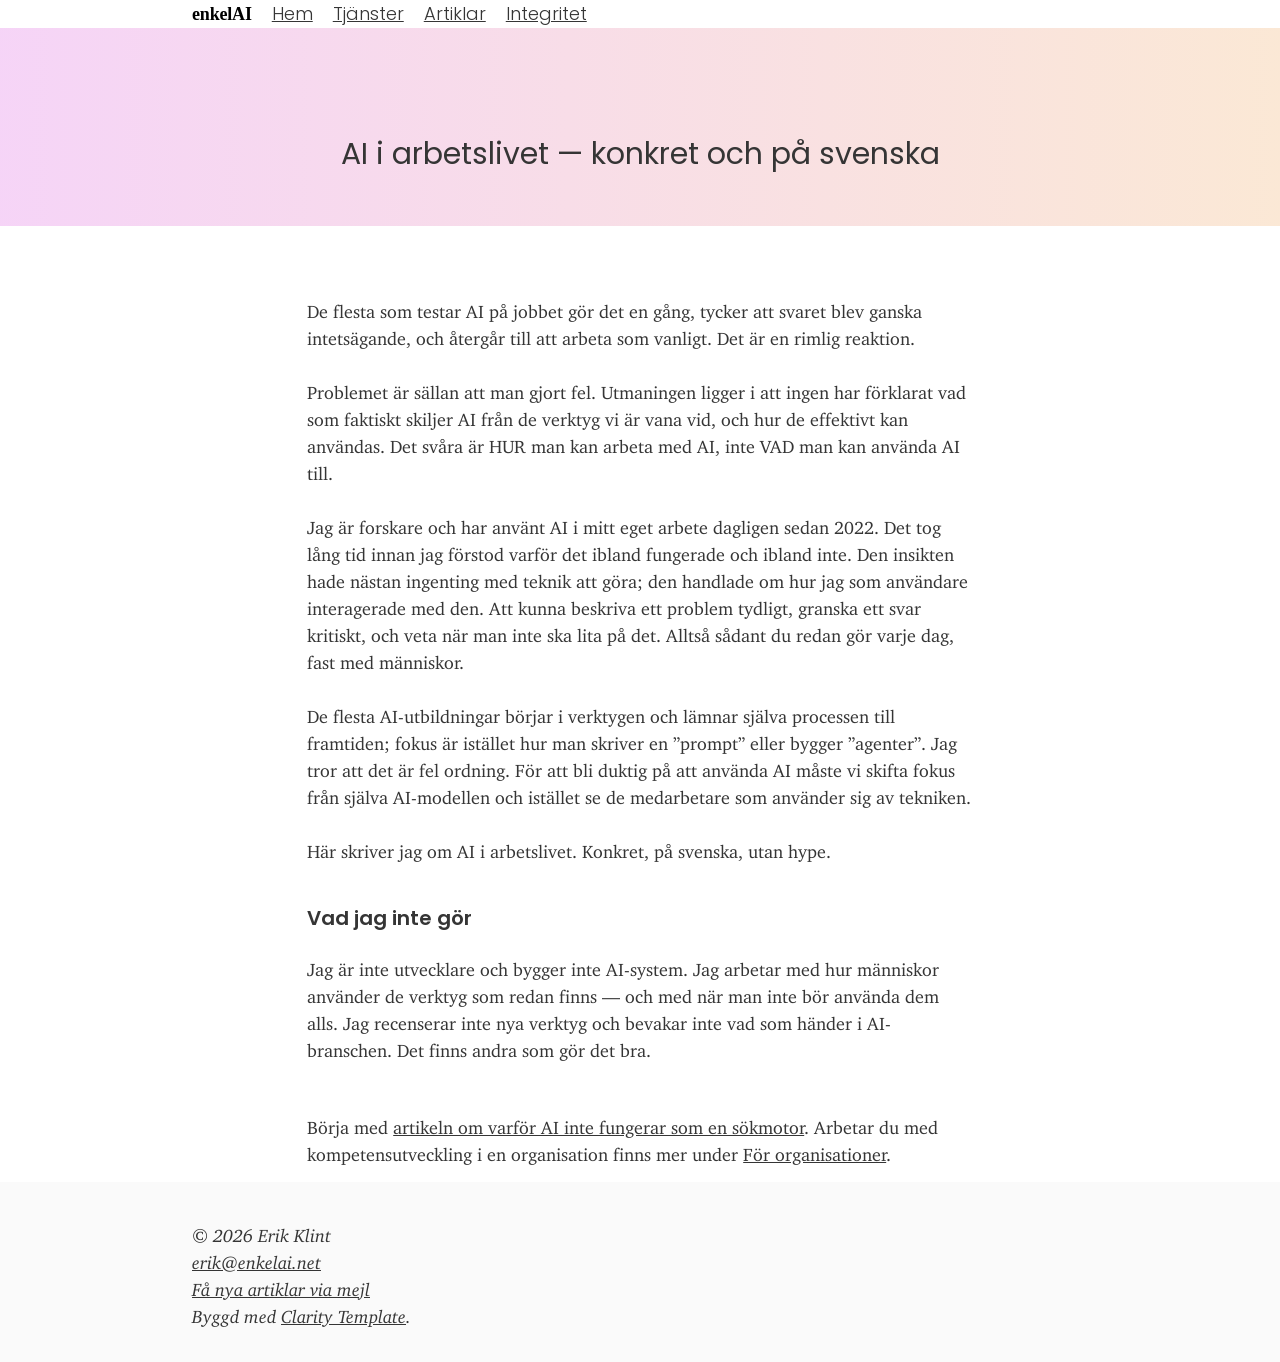
==== index.html @ 9504dc3c "Lägg till /tack/-sida och länk till nyhetsbrevet i sidfoten Ny bekräftelsesida efter nyhetsbrevanmäl" ====
<!DOCTYPE html>
<html lang="sv">
<head>
<meta charset="UTF-8">
<meta name="viewport" content="width=device-width, initial-scale=1">
<title>AI i arbetslivet — konkret och på svenska | enkelAI</title>
<meta name="description" content="enkelAI skriver om AI i arbetslivet — konkret, på svenska, utan hype. Av en forskare som använt AI dagligen sedan 2022.">
<link rel="canonical" href="https://enkelai.net/">
<meta property="og:title" content="AI i arbetslivet — konkret och på svenska">
<meta property="og:description" content="enkelAI skriver om AI i arbetslivet — konkret, på svenska, utan hype. Av en forskare som använt AI dagligen sedan 2022.">
<meta property="og:url" content="https://enkelai.net/">
<meta property="og:type" content="website">
<meta property="og:locale" content="sv_SE">
<link rel="icon" type="image/png" href="/images/icon.png">
<link rel="apple-touch-icon" href="/images/icon.png">
<link rel="stylesheet" href="/assets/stylesheets/main_free.css">
<link rel="stylesheet" href="/style.css">
<script type="application/ld+json">
{
  "@context": "https://schema.org",
  "@type": "Person",
  "name": "Erik Klint",
  "jobTitle": "Forskare",
  "url": "https://enkelai.net/",
  "description": "Forskare som skriver om AI i arbetslivet, konkret och på svenska.",
  "sameAs": [
    "https://www.linkedin.com/in/erikklint/",
    "https://scholar.google.com/citations?user=7lnh6JIAAAAJ&hl=sv&oi=ao"
  ]
}
</script>
</head>
<body>
<header>
<div class="container">
<nav>
<a class="wordmark" href="/">enkelAI</a>
<ul>
<li><a href="/">Hem</a></li>
<li><a href="/for-organisationer/">Tjänster</a></li>
<li><a href="/artiklar/">Artiklar</a></li>
<li><a href="/integritet/">Integritet</a></li>
</ul>
</nav>
</div>
</header>

<div class="container blog" id="first-content">
    <div class="blog-title no-cover">
        <div class="blog-intro">
            <div>
                <h1 class="title">AI i arbetslivet — konkret och på svenska</h1>
            </div>
        </div>
    </div>
</div>

<div class="container blog main first">
<p class="text">De flesta som testar AI på jobbet gör det en gång, tycker att svaret blev ganska intetsägande, och återgår till att arbeta som vanligt. Det är en rimlig reaktion.</p>

<p class="text">Problemet är sällan att man gjort fel. Utmaningen ligger i att ingen har förklarat vad som faktiskt skiljer AI från de verktyg vi är vana vid, och hur de effektivt kan användas. Det svåra är HUR man kan arbeta med AI, inte VAD man kan använda AI till.</p>

<p class="text">Jag är forskare och har använt AI i mitt eget arbete dagligen sedan 2022. Det tog lång tid innan jag förstod varför det ibland fungerade och ibland inte. Den insikten hade nästan ingenting med teknik att göra; den handlade om hur jag som användare interagerade med den. Att kunna beskriva ett problem tydligt, granska ett svar kritiskt, och veta när man inte ska lita på det. Alltså sådant du redan gör varje dag, fast med människor.</p>

<p class="text">De flesta AI-utbildningar börjar i verktygen och lämnar själva processen till framtiden; fokus är istället hur man skriver en ”prompt” eller bygger ”agenter”. Jag tror att det är fel ordning. För att bli duktig på att använda AI måste vi skifta fokus från själva AI-modellen och istället se de medarbetare som använder sig av tekniken.</p>

<p class="text">Här skriver jag om AI i arbetslivet. Konkret, på svenska, utan hype.</p>
</div>

<div class="container blog main">
<h2>Vad jag inte gör</h2>
<p class="text">Jag är inte utvecklare och bygger inte AI-system. Jag arbetar med hur människor använder de verktyg som redan finns — och med när man inte bör använda dem alls. Jag recenserar inte nya verktyg och bevakar inte vad som händer i AI-branschen. Det finns andra som gör det bra.</p>
</div>

<div class="container blog main">
<p class="text">Börja med <a href="/artiklar/ai-ar-ingen-sokmotor/">artikeln om varför AI inte fungerar som en sökmotor</a>. Arbetar du med kompetensutveckling i en organisation finns mer under <a href="/for-organisationer/">För organisationer</a>.</p>
</div>

<footer>
<div class="container">
<p>© 2026 Erik Klint</p>
<p><a href="mailto:erik@enkelai.net">erik@enkelai.net</a></p>
<p><a href="/nyhetsbrev/">Få nya artiklar via mejl</a></p>
<p>Byggd med <a href="https://shikun.io/projects/clarity">Clarity Template</a>.</p>
</div>
</footer>
</body>
</html>
---- assets/stylesheets/main_free.css ----
@font-face {
  font-family: "Poppins";
  font-style: normal;
  font-weight: 100;
  font-display: swap;
  src: url("../fonts/Poppins/poppins_100_normal.woff2") format("woff2");
}
@font-face {
  font-family: "Poppins";
  font-style: normal;
  font-weight: 200;
  font-display: swap;
  src: url("../fonts/Poppins/poppins_200_normal.woff2") format("woff2");
}
@font-face {
  font-family: "Poppins";
  font-style: normal;
  font-weight: 300;
  font-display: swap;
  src: url("../fonts/Poppins/poppins_300_normal.woff2") format("woff2");
}
@font-face {
  font-family: "Poppins";
  font-style: normal;
  font-weight: 400;
  font-display: swap;
  src: url("../fonts/Poppins/poppins_400_normal.woff2") format("woff2");
}
@font-face {
  font-family: "Poppins";
  font-style: normal;
  font-weight: 500;
  font-display: swap;
  src: url("../fonts/Poppins/poppins_500_normal.woff2") format("woff2");
}
@font-face {
  font-family: "Poppins";
  font-style: normal;
  font-weight: 600;
  font-display: swap;
  src: url("../fonts/Poppins/poppins_600_normal.woff2") format("woff2");
}
@font-face {
  font-family: "Poppins";
  font-style: normal;
  font-weight: 700;
  font-display: swap;
  src: url("../fonts/Poppins/poppins_700_normal.woff2") format("woff2");
}
@font-face {
  font-family: "Poppins";
  font-style: normal;
  font-weight: 800;
  font-display: swap;
  src: url("../fonts/Poppins/poppins_800_normal.woff2") format("woff2");
}
@font-face {
  font-family: "Poppins";
  font-style: normal;
  font-weight: 900;
  font-display: swap;
  src: url("../fonts/Poppins/poppins_900_normal.woff2") format("woff2");
}
@font-face {
  font-family: "Poppins";
  font-style: italic;
  font-weight: 100;
  font-display: swap;
  src: url("../fonts/Poppins/poppins_100_italic.woff2") format("woff2");
}
@font-face {
  font-family: "Poppins";
  font-style: italic;
  font-weight: 200;
  font-display: swap;
  src: url("../fonts/Poppins/poppins_200_italic.woff2") format("woff2");
}
@font-face {
  font-family: "Poppins";
  font-style: italic;
  font-weight: 300;
  font-display: swap;
  src: url("../fonts/Poppins/poppins_300_italic.woff2") format("woff2");
}
@font-face {
  font-family: "Poppins";
  font-style: italic;
  font-weight: 400;
  font-display: swap;
  src: url("../fonts/Poppins/poppins_400_italic.woff2") format("woff2");
}
@font-face {
  font-family: "Poppins";
  font-style: italic;
  font-weight: 500;
  font-display: swap;
  src: url("../fonts/Poppins/poppins_500_italic.woff2") format("woff2");
}
@font-face {
  font-family: "Poppins";
  font-style: italic;
  font-weight: 600;
  font-display: swap;
  src: url("../fonts/Poppins/poppins_600_italic.woff2") format("woff2");
}
@font-face {
  font-family: "Poppins";
  font-style: italic;
  font-weight: 700;
  font-display: swap;
  src: url("../fonts/Poppins/poppins_700_italic.woff2") format("woff2");
}
@font-face {
  font-family: "Poppins";
  font-style: italic;
  font-weight: 800;
  font-display: swap;
  src: url("../fonts/Poppins/poppins_800_italic.woff2") format("woff2");
}
@font-face {
  font-family: "Poppins";
  font-style: italic;
  font-weight: 900;
  font-display: swap;
  src: url("../fonts/Poppins/poppins_900_italic.woff2") format("woff2");
}
@font-face {
  font-family: "Charter";
  font-style: normal;
  font-weight: normal;
  src: url("../fonts/Charter/charter_regular.woff2") format("woff2");
}
@font-face {
  font-family: "Charter";
  font-style: italic;
  font-weight: normal;
  src: url("../fonts/Charter/charter_italic.woff2") format("woff2");
}
@font-face {
  font-family: "Charter";
  font-style: normal;
  font-weight: bold;
  src: url("../fonts/Charter/charter_bold.woff2") format("woff2");
}
@font-face {
  font-family: "Charter";
  font-style: italic;
  font-weight: bold;
  src: url("../fonts/Charter/charter_bold_italic.woff2") format("woff2");
}
a, abbr, acronym, address, applet, article, aside, audio, b, big, blockquote, body, canvas, caption, center, cite, code, dd, del, details, dfn, div, dl, dt, em, fieldset, figcaption, figure, footer, form, h1, h2, h3, h4, h5, h6, header, hgroup, html, i, iframe, img, ins, kbd, label, legend, li, mark, menu, nav, object, ol, p, pre, q, s, samp, section, small, span, strike, strong, sub, summary, sup, table, tbody, td, tfoot, th, thead, time, tr, tt, u, ul, var, video {
  margin: 0;
  padding: 0;
  border: 0;
  outline: 0;
  font: inherit;
  vertical-align: baseline;
}

article, aside, details, figcaption, figure, footer, header, hgroup, menu, nav, section {
  display: block;
}

body {
  background-color: white;
  display: flex;
  flex-direction: column;
  min-height: 100vh;
}

h1, h2, h3, h4, h5, h6, p, a, code, pre, ol, ul, li {
  color: #353535;
  line-height: 1.6;
  font-weight: 300;
  font-size: 18px;
  font-family: "Poppins", serif;
}

a {
  text-underline-offset: 1px;
  color: inherit;
  font-family: inherit;
  font-size: inherit;
  font-weight: inherit;
}
a:hover {
  color: inherit;
}

b {
  font-weight: 600;
}

em {
  font-style: italic;
}

sub {
  font-weight: inherit;
  font-size: 0.65em;
  position: relative;
  top: 0.3em;
}

sup {
  font-weight: inherit;
  font-size: 0.65em;
  position: relative;
  top: -0.5em;
}

hr {
  border: 0;
  height: 0;
  border-top: 1px solid rgb(0, 0, 0);
  border-bottom: 1px solid rgba(255, 255, 255, 0.1);
}
hr.hard {
  border-top: 1px solid rgba(0, 0, 0, 0.5);
}
hr.soft {
  border-top: 1px solid rgba(0, 0, 0, 0.1);
}

img {
  width: 100%;
  margin: 0 auto;
  display: block;
}

video {
  width: 100%;
  margin: 0 auto;
  display: block;
}

svg {
  width: 100%;
}

.container {
  padding-right: calc(6vw - (100vw - 100%));
  padding-left: 6vw;
  flex: 1;
}

::-moz-selection {
  color: white;
  background: #353535;
}

::selection {
  color: white;
  background: #353535;
}

@media screen and (max-width: 769px) {
  a, p, td, th, tr, code, pre, ol, ul, li, div {
    font-size: 15px;
  }
  h1 {
    font-size: 24px;
    line-height: 1.2;
    padding: 1.5vh 0;
    font-weight: 700;
  }
  h1.title {
    font-weight: 500;
    font-size: 26px;
  }
  h2 {
    line-height: 1.2;
    padding: 1.5vh 0;
    font-weight: 700;
    font-size: 18px;
  }
  h3 {
    font-weight: 700;
    line-height: 1.2;
    padding: 1.5vh 0;
    font-size: 17px;
  }
}
@media screen and (min-width: 769px) {
  .container {
    padding-right: calc(8.5vw - (100vw - 100%));
    padding-left: 8.5vw;
  }
  a, p, td, th, tr, code, pre, ol, ul, li, div {
    font-size: 16px;
  }
  h1 {
    font-size: 24px;
    line-height: 1.2;
    padding: 2vh 0;
    font-weight: 700;
  }
  h1.title {
    padding: 0 0 1vh;
    font-weight: 500;
    font-size: 26px;
  }
  h2 {
    line-height: 1.2;
    padding: 2vh 0;
    font-weight: 700;
    font-size: 18px;
  }
  h3 {
    font-weight: 700;
    line-height: 1.2;
    padding: 2vh 0;
    font-size: 17px;
  }
}
@media screen and (min-width: 992px) {
  .container {
    padding-right: calc(12vw - (100vw - 100%));
    padding-left: 12vw;
  }
  a, p, td, th, tr, code, pre, ol, ul, li, div {
    font-size: 16px;
  }
  h1 {
    font-size: 24px;
    line-height: 1.2;
    padding: 1vh 0;
    font-weight: 700;
  }
  h1.title {
    padding: 0 0 1vh;
    font-weight: 500;
    font-size: 26px;
  }
  h2 {
    line-height: 1.2;
    padding: 1vh 0;
    font-weight: 700;
    font-size: 18px;
  }
  h3 {
    font-weight: 700;
    line-height: 1.2;
    padding: 1vh 0;
    font-size: 17px;
  }
}
@media screen and (min-width: 1200px) {
  .container {
    padding-right: calc(15vw - (100vw - 100%));
    padding-left: 15vw;
  }
  a, p, td, th, tr, code, pre, ol, ul, li, div {
    font-size: 17px;
  }
  h1 {
    font-size: 30px;
    line-height: 1.2;
    padding: 1vh 0;
    font-weight: 700;
  }
  h1.title {
    padding: 0 0 1vh;
    font-weight: 500;
    font-size: 30px;
  }
  h2 {
    line-height: 1.2;
    padding: 1vh 0;
    font-weight: 700;
    font-size: 24px;
  }
  h3 {
    font-weight: 700;
    line-height: 1.2;
    padding: 1vh 0;
    font-size: 18px;
  }
}
@media screen and (min-width: 1600px) {
  .container {
    padding-right: calc(18vw - (100vw - 100%));
    padding-left: 18vw;
  }
  a, p, td, th, tr, code, pre, ol, ul, li, div {
    font-size: 18px;
  }
  h1 {
    font-size: 30px;
    line-height: 1.2;
    padding: 1.75vh 0;
    font-weight: 700;
  }
  h1.title {
    padding: 0 0 1vh;
    font-weight: 500;
    font-size: 36px;
  }
  h2 {
    line-height: 1.2;
    padding: 1.5vh 0;
    font-weight: 700;
    font-size: 24px;
  }
  h3 {
    font-weight: 700;
    line-height: 1.2;
    padding: 1.5vh 0;
    font-size: 18px;
  }
}
@media screen and (min-width: 2000px) {
  .container {
    padding-right: calc(22vw - (100vw - 100%));
    padding-left: 22vw;
  }
  a, p, td, th, tr, code, pre, ol, ul, li, div {
    font-size: 18px;
  }
  h1 {
    font-size: 30px;
    line-height: 1.2;
    padding: 1.75vh 0;
    font-weight: 700;
  }
  h1.title {
    padding: 0 0 1vh;
    font-weight: 500;
    font-size: 36px;
  }
  h2 {
    line-height: 1.2;
    padding: 1.5vh 0;
    font-weight: 700;
    font-size: 24px;
  }
  h3 {
    font-weight: 700;
    line-height: 1.2;
    padding: 1.5vh 0;
    font-size: 18px;
  }
}
@media screen and (min-width: 2400px) {
  .container {
    padding-right: calc(24vw - (100vw - 100%));
    padding-left: 24vw;
  }
  a, p, td, th, tr, code, pre, ol, ul, li, div {
    font-size: 20px;
  }
  h1 {
    font-size: 30px;
    line-height: 1.2;
    padding: 1.75vh 0;
    font-weight: 700;
  }
  h1.title {
    padding: 0 0 1vh;
    font-weight: 500;
    font-size: 36px;
  }
  h2 {
    line-height: 1.2;
    padding: 1.5vh 0;
    font-weight: 700;
    font-size: 24px;
  }
  h3 {
    font-weight: 700;
    line-height: 1.2;
    padding: 1.5vh 0;
    font-size: 20px;
  }
}
@media screen and (min-width: 3200px) {
  .container {
    padding-right: calc(32vw - (100vw - 100%));
    padding-left: 28vw;
  }
}
footer {
  padding: 3vh 0px;
  background-color: #fafafa;
}
footer span {
  padding: 0 1px;
  font-size: 0.85em;
}
footer p {
  font-style: italic;
}

@media screen and (min-width: 992px) {
  footer {
    padding: 3vh 0px;
    background-color: #fafafa;
  }
}
@media screen and (min-width: 1200px) {
  footer {
    padding: 4vh 0px;
    background-color: #fafafa;
  }
}
@media screen and (min-width: 1600px) {
  footer {
    padding: 5vh 0px;
  }
}
/* ======================== Blog ===================== */
div.container.blog#first-content {
  padding-top: 2vh;
  background-color: #f6f6f6;
}
div.container.blog#first-content div.blog-title {
  display: grid;
  grid-template-columns: 1fr;
  grid-row: 50vh;
}
div.container.blog#first-content div.blog-title.white * {
  color: white;
}
div.container.blog#first-content div.blog-title.white *::-moz-selection {
  color: #353535 !important;
  background: white !important;
}
div.container.blog#first-content div.blog-title.white *::selection {
  color: #353535 !important;
  background: white !important;
}
div.container.blog#first-content div.blog-title.white * .link * {
  color: #f4f3ef !important;
}
div.container.blog#first-content div.blog-title.white * .info p {
  color: #f4f3ef !important;
}
div.container.blog#first-content div.blog-title .blog-intro {
  display: flex;
  flex-direction: column;
  justify-content: space-between;
  padding: 2vh 0;
}
div.container.blog#first-content div.blog-title .blog-intro p.author {
  padding: 4px 0;
  font-weight: 500;
  font-style: italic;
  line-height: 1.2;
}
div.container.blog#first-content div.blog-title .blog-intro p.abstract {
  font-family: "Poppins";
  font-weight: 400;
  padding: 1vh 0;
}
div.container.blog#first-content div.blog-title .blog-intro .info p {
  padding: 10px 0 0 0;
  letter-spacing: 1px;
  text-transform: uppercase;
  color: #353535;
  font-weight: 600;
  font-size: 0.95em;
}
div.container.blog#first-content div.blog-title .blog-cover {
  position: relative;
  display: flex;
  align-items: center;
  justify-content: flex-end;
  padding: 2vh 0;
}
div.container.blog#first-content div.blog-title .blog-cover img.foreground {
  position: relative;
  z-index: 2;
  padding: 0 !important;
}
div.container.blog#first-content div.blog-title .blog-cover img.background {
  position: absolute;
  z-index: 1;
  filter: blur(24px);
  padding: 0 !important;
}

div.container.blog p.text {
  padding: 1.5vh 0;
  font-family: "Charter", sans-serif;
}
div.container.blog p.text:last-child {
  padding-bottom: 0;
}
div.container.blog ul, div.container.blog ol {
  font-family: inherit;
  font-style: inherit;
  font-weight: inherit;
  padding: 0;
}
div.container.blog ul li p.text, div.container.blog ol li p.text {
  padding: 0vh 0 1.5vh 0 !important;
}
div.container.blog p.caption {
  padding: 1vh 0;
  font-weight: 500;
  line-height: 1.2;
  font-size: 90%;
}
div.container.blog p.caption b {
  font-weight: 700 !important;
}
div.container.blog p.caption a {
  font-size: inherit;
  color: inherit;
}
div.container.blog p.caption.inline {
  padding: 1.5vh 0 !important;
  font-style: italic;
}
div.container.blog p.caption.inline.center {
  text-align: center;
}
div.container.blog p.caption.comment {
  padding: 0 2vw 1vh;
}
div.container.blog p.caption.selection {
  line-height: 1;
}
div.container.blog img {
  padding-bottom: 1vh;
}
div.container.blog.first {
  margin-top: 1.5vh;
}
div.container.blog.main {
  padding: 0.5vh 6vw;
}
div.container.blog.main.comment .content-comment {
  display: none;
}
div.container.blog.main.inline {
  padding-top: 0;
  padding-bottom: 1vh;
}
div.container.blog.large {
  padding: 0.5vh 6vw;
}
div.container.blog.large.inline {
  padding-top: 0;
  padding-bottom: 1vh;
}
div.container.blog.extra-large {
  padding: 0.5vh 6vw;
}
div.container.blog.extra-large.inline {
  padding-top: 0;
  padding-bottom: 1vh;
}
div.container.blog.extra-extra-large {
  padding: 0.5vh 6vw;
}
div.container.blog.extra-extra-large.inline {
  padding-top: 0;
  padding-bottom: 1vh;
}
div.container.blog.max {
  padding: 0.5vh 0vw;
}
div.container.blog.max.inline {
  padding-top: 0;
  padding-bottom: 1vh;
}
div.container.blog.gray {
  background-color: #f6f6f6;
}
div.container.blog.gray p.caption {
  padding-bottom: 0;
}
div.container.blog.gray-linear {
  background: linear-gradient(to bottom, #f6f6f6 0%, white 10%, white 90%, #f6f6f6 100%);
}
div.container.blog.gray-linear p.caption {
  padding-bottom: 0;
}

@media screen and (min-width: 769px) {
  div.container.blog#first-content {
    padding-top: 3vh;
  }
  div.container.blog#first-content div.blog-title {
    grid-template-columns: 1fr 1fr;
    -moz-column-gap: 2vw;
         column-gap: 2vw;
  }
  div.container.blog#first-content div.blog-title .blog-cover {
    margin: 0 0 0 auto;
    width: 90%;
    padding: 3vh 0;
  }
  div.container.blog#first-content div.blog-title .blog-intro {
    display: flex;
    flex-direction: column;
    justify-content: space-between;
    padding: 3vh 0;
  }
  div.container.blog#first-content div.blog-title.no-cover {
    grid-template-columns: 1fr;
  }
  div.container.blog#first-content div.blog-title.no-cover .blog-intro {
    padding: 6vh 6vw;
  }
  div.container.blog#first-content div.blog-title.no-cover h1 {
    padding: 0 2%;
    text-align: center;
  }
  div.container.blog#first-content div.blog-title.no-cover p.author {
    padding: 10px 2%;
    text-align: center;
  }
  div.container.blog#first-content div.blog-title.no-cover .info {
    display: flex;
    justify-content: space-around;
  }
  div.container.blog.first {
    margin-top: 2vh;
  }
  div.container.blog.main {
    padding: 1vh 15vw;
  }
  div.container.blog.main.comment {
    padding-left: 15vw;
    padding-right: 0vw;
    display: grid;
    grid-template-columns: 70vw 13vw;
  }
  div.container.blog.main.comment .content-comment {
    display: none;
  }
  div.container.blog.large {
    padding: 1vh 10vw;
  }
  div.container.blog.extra-large {
    padding: 1vh 8vw;
  }
  div.container.blog.extra-extra-large {
    padding: 1vh 8vw;
  }
}
@media screen and (min-width: 992px) {
  div.container.blog#first-content {
    padding-top: 4vh;
  }
  div.container.blog#first-content div.blog-title {
    grid-template-columns: 1fr 1fr;
    grid-row: 75vh;
    -moz-column-gap: 3vw;
         column-gap: 3vw;
  }
  div.container.blog#first-content div.blog-title .blog-intro {
    display: flex;
    flex-direction: column;
    justify-content: space-between;
    padding: 3vh 0;
  }
  div.container.blog#first-content div.blog-title.no-cover {
    grid-template-columns: 1fr;
  }
  div.container.blog#first-content div.blog-title.no-cover .blog-intro {
    padding: 6vh 7.5vw;
  }
  div.container.blog#first-content div.blog-title .blog-cover {
    padding: 3vh 0;
  }
  div.container.blog.first {
    margin-top: 3vh;
  }
  div.container.blog.main {
    padding: 1.5vh 20vw;
  }
  div.container.blog.main.comment {
    padding-left: 20vw;
    padding-right: 0vw;
    display: grid;
    grid-template-columns: 60vw 18vw;
  }
  div.container.blog.main.comment .content-comment {
    display: none;
  }
  div.container.blog.large {
    padding: 1.5vh 15vw;
  }
  div.container.blog.extra-large {
    padding: 1.5vh 8.5vw;
  }
  div.container.blog.extra-extra-large {
    padding: 1.5vh 8.5vw;
  }
}
@media screen and (min-width: 1200px) {
  div.container.blog#first-content {
    padding-top: 6vh;
  }
  div.container.blog#first-content div.blog-title {
    grid-template-columns: 1fr 1fr;
    grid-row: 75vh;
    -moz-column-gap: 4vw;
         column-gap: 4vw;
  }
  div.container.blog#first-content div.blog-title .blog-intro {
    padding: 5vh 0;
  }
  div.container.blog#first-content div.blog-title .blog-intro p {
    padding: 1.5vh 0;
  }
  div.container.blog#first-content div.blog-title.no-cover {
    grid-template-columns: 1fr;
  }
  div.container.blog#first-content div.blog-title.no-cover .blog-intro {
    padding: 6vh 9vw;
  }
  div.container.blog#first-content div.blog-title .blog-cover {
    padding: 5vh 0;
  }
  div.container.blog.first {
    margin-top: 4vh;
  }
  div.container.blog.main {
    padding: 2vh 24vw;
  }
  div.container.blog.main.comment {
    padding-left: 24vw;
    padding-right: 0vw;
    display: grid;
    grid-template-columns: 60vw 18vw;
  }
  div.container.blog.main.comment .content-comment {
    display: block;
  }
  div.container.blog.large {
    padding: 2vh 16vw;
  }
  div.container.blog.extra-large {
    padding: 2vh 12vw;
  }
  div.container.blog.extra-extra-large {
    padding: 2vh 12vw;
  }
}
@media screen and (min-width: 1600px) {
  div.container.blog#first-content div.blog-title {
    grid-template-columns: 1fr 1fr;
    grid-row: 75vh;
    -moz-column-gap: 4vw;
         column-gap: 4vw;
  }
  div.container.blog#first-content div.blog-title .blog-intro {
    padding: 5vh 0;
  }
  div.container.blog#first-content div.blog-title .blog-intro p {
    padding: 1.5vh 0;
  }
  div.container.blog#first-content div.blog-title.no-cover {
    grid-template-columns: 1fr;
  }
  div.container.blog#first-content div.blog-title.no-cover .blog-intro {
    padding: 6vh 9vw;
  }
  div.container.blog#first-content div.blog-title .blog-cover {
    padding: 5vh 0;
  }
  div.container.blog.first {
    margin-top: 5vh;
  }
  div.container.blog.main {
    padding: 2vh 27vw;
  }
  div.container.blog.main.comment {
    padding-left: 27vw;
    padding-right: 0vw;
    display: grid;
    grid-template-columns: 50vw 23vw;
  }
  div.container.blog.large {
    padding: 2vh 22vw;
  }
  div.container.blog.extra-large {
    padding: 2vh 18vw;
  }
  div.container.blog.extra-extra-large {
    padding: 2vh 14vw;
  }
}
@media screen and (min-width: 2000px) {
  div.container.blog#first-content div.blog-title {
    grid-template-columns: 1fr 1fr;
    grid-row: 65vh;
    -moz-column-gap: 5vw;
         column-gap: 5vw;
  }
  div.container.blog#first-content div.blog-title .blog-intro {
    padding: 5vh 0;
  }
  div.container.blog#first-content div.blog-title .blog-intro p {
    padding: 1.5vh 0;
  }
  div.container.blog#first-content div.blog-title.no-cover {
    grid-template-columns: 1fr;
  }
  div.container.blog#first-content div.blog-title.no-cover .blog-intro {
    padding: 6vh 8vw;
  }
  div.container.blog#first-content div.blog-title .blog-cover {
    padding: 5vh 0;
  }
  div.container.blog.first {
    margin-top: 5vh;
  }
  div.container.blog.main {
    padding: 2vh 30vw;
  }
  div.container.blog.main.comment {
    padding-left: 30vw;
    padding-right: 0vw;
    display: grid;
    grid-template-columns: 50vw 23vw;
  }
  div.container.blog.large {
    padding: 2vh 26vw;
  }
  div.container.blog.extra-large {
    padding: 2vh 22vw;
  }
  div.container.blog.extra-extra-large {
    padding: 2vh 16vw;
  }
}
@media screen and (min-width: 2400px) {
  div.container.blog#first-content div.blog-title {
    grid-template-columns: 1fr 1fr;
    grid-row: 65vh;
    -moz-column-gap: 6vw;
         column-gap: 6vw;
  }
  div.container.blog#first-content div.blog-title .blog-intro {
    padding: 5vh 0;
  }
  div.container.blog#first-content div.blog-title .blog-intro p {
    padding: 1.5vh 0;
  }
  div.container.blog#first-content div.blog-title.no-cover {
    grid-template-columns: 1fr;
  }
  div.container.blog#first-content div.blog-title.no-cover .blog-intro {
    padding: 6vh 8vw;
  }
  div.container.blog#first-content div.blog-title .blog-cover {
    padding: 5vh 0;
  }
  div.container.blog.first {
    margin-top: 5vh;
  }
  div.container.blog.main {
    padding: 2vh 32vw;
  }
  div.container.blog.main.comment {
    padding-left: 32vw;
    padding-right: 0vw;
    display: grid;
    grid-template-columns: 50vw 23vw;
  }
  div.container.blog.large {
    padding: 2vh 28vw;
  }
  div.container.blog.extra-large {
    padding: 2vh 24vw;
  }
  div.container.blog.extra-extra-large {
    padding: 2vh 18vw;
  }
}
@media screen and (min-width: 3200px) {
  div.container.blog#first-content div.blog-title {
    grid-template-columns: 1fr 1fr;
    grid-row: 75vh;
    -moz-column-gap: 7vw;
         column-gap: 7vw;
  }
  div.container.blog#first-content div.blog-title .blog-intro {
    padding: 5vh 0;
  }
  div.container.blog#first-content div.blog-title .blog-intro p {
    padding: 1.5vh 0;
  }
  div.container.blog#first-content div.blog-title.no-cover {
    grid-template-columns: 1fr;
  }
  div.container.blog#first-content div.blog-title.no-cover .blog-intro {
    padding: 6vh 10vw;
  }
  div.container.blog#first-content div.blog-title .blog-cover {
    padding: 5vh 0;
  }
  div.container.blog.first {
    margin-top: 5vh;
  }
  div.container.blog.main {
    padding: 2vh 38vw;
  }
  div.container.blog.main.comment {
    padding-left: 38vw;
    padding-right: 0vw;
    display: grid;
    grid-template-columns: 50vw 23vw;
  }
  div.container.blog.large {
    padding: 2vh 32vw;
  }
  div.container.blog.extra-large {
    padding: 2vh 28vw;
  }
  div.container.blog.extra-extra-large {
    padding: 2vh 22vw;
  }
}
/* ======================== Button ===================== */
input[type=submit], input[type=reset], input[type=button],
button, .button {
  background-color: #ececec;
  border-radius: 10px;
  padding: 0.75em 1em;
  margin-bottom: 10px;
  color: #353535;
  cursor: pointer;
  display: inline-flex;
  align-items: center;
  justify-content: center;
  font-size: 0.7em;
  font-weight: 700;
  font-family: "Poppins", sans-serif;
  letter-spacing: 0.075em;
  text-decoration: none;
  text-transform: uppercase;
  -webkit-user-select: none;
     -moz-user-select: none;
          user-select: none;
}
input[type=submit]:hover, input[type=reset]:hover, input[type=button]:hover,
button:hover, .button:hover {
  background-color: #ececec;
  opacity: 0.8;
  color: #353535;
}
input[type=submit]:active, input[type=reset]:active, input[type=button]:active,
button:active, .button:active {
  opacity: 0.5;
  background-color: #ececec;
  color: #353535;
}
input[type=submit].icon i, input[type=reset].icon i, input[type=button].icon i,
button.icon i, .button.icon i {
  font-size: 1.2em;
  padding-left: 0.5em;
  padding-bottom: 1px;
}
input[type=submit].project, input[type=reset].project, input[type=button].project,
button.project, .button.project {
  text-transform: none;
  letter-spacing: 0;
  font-weight: 600;
  height: 0.75em;
  padding: 0.6em;
  font-size: 1em;
  color: #353535;
}
input[type=submit].project.white, input[type=reset].project.white, input[type=button].project.white,
button.project.white, .button.project.white {
  color: #f4f3ef;
}

@media screen and (max-width: 992px) {
  input[type=submit], input[type=reset], input[type=button],
  button, .button {
    font-size: 0.6em;
  }
  input[type=submit].icon i, input[type=reset].icon i, input[type=button].icon i,
  button.icon i, .button.icon i {
    font-size: 1.2em;
  }
}
/* ======================== Slide Menu ===================== */
.slide-menu {
  display: table;
  margin: 0 auto;
  padding-bottom: 2vh;
}
.slide-menu .dots {
  margin-bottom: -10px;
  -webkit-user-select: none;
     -moz-user-select: none;
          user-select: none;
}
.slide-menu .dots .dot {
  position: relative;
  -webkit-appearance: none;
     -moz-appearance: none;
          appearance: none;
  display: inline-block;
  background-color: #c6c6c6;
  cursor: pointer;
  width: 10px;
  height: 10px;
  border-radius: 50%;
  margin: 15px;
  transition: all 0.2s ease-in-out;
}
.slide-menu .dots .dot:after {
  content: "";
  position: absolute;
  left: -15px;
  top: -15px;
  width: 40px;
  height: 40px;
  border-radius: 50%;
}
.slide-menu .dots .dot:hover {
  transform: scale(1.4);
}
.slide-menu .dots .dot.active {
  background-color: #E2a3a3;
  transform: scale(1.4);
}

/* ======================== Table ===================== */
.table-wrapper {
  overflow: scroll;
  scrollbar-width: none; /* Firefox */
  -ms-overflow-style: none; /* Internet Explorer 10+ */
  padding-bottom: 1vh;
}

.table-wrapper::-webkit-scrollbar { /* WebKit */
  width: 0;
  height: 0;
}

table {
  margin: 0.5vh 0;
  width: 100%;
  font-family: "Poppins", sans-serif;
}
table a {
  font-size: inherit;
}
table th, table td {
  font-size: 85%;
}
table th b, table td b {
  font-weight: 900;
}
table thead {
  font-weight: 700;
}
table tbody tr {
  border: solid 1px #404041;
  border-left: 0;
  border-right: 0;
}
table tbody tr:nth-child(2n+1) {
  background-color: #ececec;
}
table tbody tr:first-child {
  border-top: solid 2px white;
}
table tbody tr:last-child {
  border-bottom: solid 2px white;
}
table tbody tr td.gray {
  background-color: #ececec !important;
}
table tbody tr td.nogray {
  background-color: #f6f6f6 !important;
}
table tbody.center td {
  text-align: center;
}
table thead.center th {
  text-align: center;
}
table td {
  color: #353535;
  padding: 0.5em 0.5em;
}
table th {
  color: #666667;
  padding: 0 0.5em 0.25em 0.5em;
  text-align: left;
}
table tfoot {
  border-top: solid 2px white;
}
table.alt {
  border-collapse: separate;
}
table.alt tbody tr td {
  border: solid 1px white;
  border-left-width: 0;
  border-top-width: 0;
}
table.alt tbody tr td:first-child {
  border-left-width: 1px;
}
table.alt tbody tr:first-child td {
  border-top-width: 1px;
}
table.alt thead {
  border-bottom: 0;
}
table.alt tfoot {
  border-top: 0;
}

/* ======================== Code ===================== */
code {
  background-color: rgba(230, 235, 237, 0.25);
  border-radius: 10px;
  border: solid 1px #c6c6c6;
  font-family: "Fira Code", monospace;
  margin: 0 0.25em;
  padding: 0.25em 0.65em;
  color: #666667;
  font-size: 75% !important;
}

pre {
  font-family: "Fira Code", monospace;
  position: relative;
}

pre code {
  background-color: #fafafa !important;
  display: block;
  padding: 1.5vh 1.5vw !important;
  overflow-x: auto;
}

.code-copy-btn {
  position: absolute;
  top: 10px;
  right: 12px;
  background-color: #ececec;
  border-radius: 8px;
  padding: 0.75em 0.5em;
  color: #353535;
  cursor: pointer;
  display: inline-flex;
  align-items: center;
  justify-content: center;
  font-size: 0.7em;
  font-weight: 700;
  font-family: "Poppins", sans-serif;
  letter-spacing: 0.075em;
  text-decoration: none;
  text-transform: uppercase;
  -webkit-user-select: none;
     -moz-user-select: none;
          user-select: none;
  border: none;
  z-index: 10;
  gap: 0;
}
.code-copy-btn:hover {
  background-color: #ececec;
  opacity: 0.8;
  color: #353535;
}
.code-copy-btn:active {
  opacity: 0.5;
  background-color: #ececec;
  color: #353535;
}
.code-copy-btn.copied {
  padding: 0.75em 0.7em;
}
.code-copy-btn.copied .copy-text {
  max-width: 6em;
  opacity: 1;
  margin-left: 0.35em;
}
.code-copy-btn.copied i {
  padding-right: 0em;
  padding-left: 0em;
}
.code-copy-btn i {
  font-size: 1em;
  padding: 0 0.3em 1px 0.3em;
  display: inline-block;
  line-height: 1;
}
.code-copy-btn .copy-text {
  display: inline-block;
  max-width: 0;
  opacity: 0;
  overflow: hidden;
  white-space: nowrap;
  margin-left: 0;
  font-size: 0.9em;
  font-weight: 500;
  line-height: 1;
  text-indent: 0;
  transition: max-width 0.4s ease, opacity 0.4s ease, margin-left 0.4s ease;
}

/* ======================== Selection ===================== */
select {
  border-color: transparent;
  border-radius: 5px;
  padding: 5px 3px;
  background-color: #ececec;
  display: inline;
  line-height: inherit;
  font-size: inherit;
  font-style: inherit;
  font-weight: inherit;
  font-family: inherit;
  color: inherit;
  border: 0;
  outline: none;
  margin: inherit;
  height: 30px;
  text-underline-offset: 1px;
  width: inherit;
}
select option {
  white-space: nowrap;
  overflow: hidden;
}
select:hover {
  cursor: pointer;
}
select:after {
  content: "";
  position: absolute;
  right: 10px;
  top: 3px;
  width: 0;
  height: 0;
  border-left: 10px solid transparent;
  border-right: 10px solid transparent;
  border-top: 10px solid #333;
}

/* ======================== Slider Display ===================== */
.slider-container {
  box-shadow: none;
  outline: none;
  --divider-width: 1px;
  --divider-color: #000;
  --default-handle-width: clamp(10px, 5vw, 40px);
  --default-handle-color: #000;
}
.slider-container.white {
  --divider-color: #fff;
  --default-handle-color: #fff;
}
.slider-container img {
  padding: 0 !important;
}

.before, .after {
  margin: 0;
}

.before figcaption {
  left: 8px;
}

.after figcaption {
  right: 8px;
}

.before figcaption,
.after figcaption {
  font-size: 90%;
  font-family: "Poppins";
  background: transparent;
  color: #353535;
  padding: 8px;
  position: absolute;
  top: 99%;
  transform: translateY(-100%);
  line-height: 100%;
}
.before figcaption.white,
.after figcaption.white {
  color: #f4f3ef;
}

/* ======================== Video Control ===================== */
.video-control {
  display: flex;
  justify-content: center;
  padding: 5px 0;
  gap: 10px;
}

.video-speed {
  opacity: 0;
}
.video-speed.fade-in-out {
  animation: fadeInOut 1.4s linear forwards;
}

.video-caption {
  padding-top: 20px;
  display: flex;
  justify-content: space-between;
}

@keyframes fadeInOut {
  0% {
    opacity: 0;
  }
  50% {
    opacity: 1;
  }
  100% {
    opacity: 0;
  }
}
/* ======================== Slide Show Control ===================== */
.slideshow .navigation {
  display: flex;
  justify-content: center;
  padding: 20px 0;
  gap: 10px;
}

.slideshow .slider {
  position: relative;
  width: 100%;
  height: 440px;
  padding-bottom: 20px;
  overflow: hidden;
}
.slideshow .slider:hover {
  cursor: pointer;
}
.slideshow .slider .slider-item {
  width: 400px;
  height: auto;
  position: absolute;
  top: 0;
  left: 0;
  transition-timing-function: cubic-bezier(0.4, 0, 0.2, 1);
  overflow: hidden;
  padding-left: 40px;
}
.slideshow .slider .slider-item video {
  display: block;
  padding-bottom: 40px;
}

h1, h2, h3, h4, h5, h6, p, a, code, pre, ol, ul, li {
  line-height: 1.5;
}

@media screen and (max-width: 769px) {
  a, p, td, th, tr, code, pre, ol, ul, li, div {
    font-size: 15px;
  }
  h1 {
    font-size: 24px;
    line-height: 1.2;
    padding: 1.5vh 0;
    font-weight: 600;
  }
  h1.title {
    font-weight: 400;
    letter-spacing: 0px;
    font-size: 26px;
  }
  h2 {
    line-height: 1.2;
    padding: 1.5vh 0;
    font-weight: 600;
    font-size: 18px;
  }
  h3 {
    font-weight: 600;
    line-height: 1.2;
    padding: 1.5vh 0;
    font-size: 17px;
  }
}
@media screen and (min-width: 769px) {
  .container {
    padding-right: calc(8.5vw - (100vw - 100%));
    padding-left: 8.5vw;
  }
  a, p, td, th, tr, code, pre, ol, ul, li, div {
    font-size: 16px;
  }
  h1 {
    font-size: 24px;
    line-height: 1.2;
    padding: 2vh 0;
    font-weight: 600;
  }
  h1.title {
    padding: 0 0 1vh;
    font-weight: 400;
    letter-spacing: 0px;
    font-size: 26px;
  }
  h2 {
    line-height: 1.2;
    padding: 2vh 0;
    font-weight: 600;
    font-size: 18px;
  }
  h3 {
    font-weight: 600;
    line-height: 1.2;
    padding: 2vh 0;
    font-size: 17px;
  }
}
@media screen and (min-width: 992px) {
  .container {
    padding-right: calc(12vw - (100vw - 100%));
    padding-left: 12vw;
  }
  a, p, td, th, tr, code, pre, ol, ul, li, div {
    font-size: 17px;
  }
  h1 {
    font-size: 24px;
    line-height: 1.2;
    padding: 1vh 0;
  }
  h1.title {
    padding: 0 0 1vh;
    font-size: 26px;
  }
  h2 {
    padding: 1vh 0;
    font-size: 18px;
  }
  h3 {
    padding: 1vh 0;
    font-size: 17px;
  }
}
@media screen and (min-width: 1200px) {
  .container {
    padding-right: calc(15vw - (100vw - 100%));
    padding-left: 15vw;
  }
  a, p, td, th, tr, code, pre, ol, ul, li, div {
    font-size: 18px;
  }
  h1 {
    font-size: 26px;
    line-height: 1.2;
    padding: 1vh 0;
  }
  h1.title {
    padding: 0 0 1vh;
    font-size: 30px;
  }
  h2 {
    padding: 1vh 0;
    font-size: 20px;
  }
  h3 {
    padding: 1vh 0;
    font-size: 18px;
  }
}
@media screen and (min-width: 1600px) {
  .container {
    padding-right: calc(18vw - (100vw - 100%));
    padding-left: 18vw;
  }
  a, p, td, th, tr, code, pre, ol, ul, li, div {
    font-size: 20px;
  }
  h1 {
    font-size: 30px;
    line-height: 1.2;
    padding: 1.75vh 0;
  }
  h1.title {
    padding: 0 0 1vh;
    font-size: 36px;
  }
  h2 {
    padding: 1.5vh 0;
    font-size: 22px;
  }
  h3 {
    padding: 1.5vh 0;
    font-size: 20px;
  }
}
@media screen and (min-width: 2000px) {
  .container {
    padding-right: calc(22vw - (100vw - 100%));
    padding-left: 22vw;
  }
  a, p, td, th, tr, code, pre, ol, ul, li, div {
    font-size: 20px;
  }
  h1 {
    font-size: 30px;
    line-height: 1.2;
    padding: 1.75vh 0;
  }
  h1.title {
    padding: 0 0 1vh;
    font-size: 36px;
  }
  h2 {
    padding: 1.5vh 0;
    font-size: 24px;
  }
  h3 {
    padding: 1.5vh 0;
    font-size: 18px;
  }
}
@media screen and (min-width: 2400px) {
  .container {
    padding-right: calc(24vw - (100vw - 100%));
    padding-left: 24vw;
  }
  a, p, td, th, tr, code, pre, ol, ul, li, div {
    font-size: 22px;
  }
  h1 {
    font-size: 30px;
    line-height: 1.2;
    padding: 1.75vh 0;
  }
  h1.title {
    padding: 0 0 1vh;
    font-size: 36px;
  }
  h2 {
    padding: 1.5vh 0;
    font-size: 24px;
  }
  h3 {
    padding: 1.5vh 0;
    font-size: 20px;
  }
}
@media screen and (min-width: 3200px) {
  .container {
    padding-right: calc(32vw - (100vw - 100%));
    padding-left: 28vw;
  }
}
footer p {
  font-family: "Charter";
}

/* ======================== Blog ===================== */
div.container.blog#first-content div.blog-title .blog-intro p.author {
  padding: 4px 0 10px;
  font-family: "Poppins";
  font-style: italic;
  font-weight: 400;
  line-height: 1.2;
  font-size: 85%;
}
div.container.blog#first-content div.blog-title .blog-intro p.abstract {
  font-family: "Poppins";
  font-weight: 400;
  padding: 1vh 0;
  font-size: 85%;
  line-height: 1.6;
}
div.container.blog#first-content div.blog-title .blog-intro .info p {
  text-transform: uppercase;
  color: #353535;
  font-weight: 500;
  font-size: 85%;
}

div.container.blog p.text {
  padding: 1.5vh 0;
  font-family: "Charter", sans-serif;
}
div.container.blog p.text:last-child {
  padding-bottom: 0;
}
div.container.blog ul li p.text, div.container.blog ol li p.text {
  padding: 0vh 0 1vh 0 !important;
}
div.container.blog p.caption {
  padding: 1vh 0;
  font-weight: 400;
  line-height: 1.2;
  letter-spacing: 0px;
  font-size: 70%;
}
div.container.blog p.caption b {
  font-weight: 600 !important;
}

/* ======================== Button ===================== */
input[type=submit], input[type=reset], input[type=button],
button, .button {
  font-size: 0.65em;
  font-weight: 500;
}

/* ======================== Table ===================== */
table th b, table td b {
  font-weight: 500;
}
table thead {
  font-weight: 500;
}

/* ======================== Selection ===================== */
select {
  padding: 2px 2px;
}

/* ======================== Slider Display ===================== */
.before figcaption,
.after figcaption {
  font-size: 70%;
}/*# sourceMappingURL=main_free.css.map */
---- style.css ----
/* enkelai.net - shared stylesheet */
/* Loaded after assets/stylesheets/main_free.css - only site chrome that
   the Clarity template does not provide (persistent nav) plus the
   plain-text wordmark and a fix for transparent figure backgrounds. */

.wordmark {
  font-weight: 700;
  letter-spacing: -0.01em;
  text-decoration: none;
  color: inherit;
}

nav {
  display: flex;
  flex-wrap: wrap;
  align-items: baseline;
  gap: 0.5rem 1.25rem;
}

nav ul {
  list-style: none;
  display: flex;
  flex-wrap: wrap;
  gap: 0.5rem 1.25rem;
  margin: 0;
  padding: 0;
}

nav ul li {
  margin: 0;
}

figure img {
  background: #fff;
}

strong {
  font-weight: 600;
}

div.container.blog ul,
div.container.blog ol {
  padding-left: 1.2em;
}

div.container.blog#first-content {
  background: linear-gradient(90deg, hsla(298, 68%, 90%, 1) 0%, hsla(30, 82%, 91%, 1) 100%);
  flex: none;
}

.newsletter-form {
  display: flex;
  flex-direction: column;
  gap: 1rem;
  max-width: 26rem;
  margin-top: 1rem;
}

.newsletter-form label {
  font-family: "Poppins", sans-serif;
  font-size: 0.8em;
  font-weight: 500;
}

.newsletter-form input[type="email"] {
  font-family: "Charter", sans-serif;
  font-size: 1em;
  padding: 0.6em 0.8em;
  margin-top: 0.4em;
  border: 1px solid #c6c6c6;
  border-radius: 6px;
  color: #353535;
  background: #fff;
}

.newsletter-form input[type="email"]:focus {
  outline: 2px solid #353535;
  outline-offset: 1px;
}

.newsletter-form .checkbox-label {
  display: flex;
  align-items: flex-start;
  gap: 0.6em;
  font-family: "Charter", sans-serif;
  font-size: 0.9em;
  font-weight: 400;
}

.newsletter-form .checkbox-label input[type="checkbox"] {
  flex-shrink: 0;
  width: 1.1em;
  height: 1.1em;
  margin-top: 0.2em;
}

.newsletter-form button {
  align-self: flex-start;
}
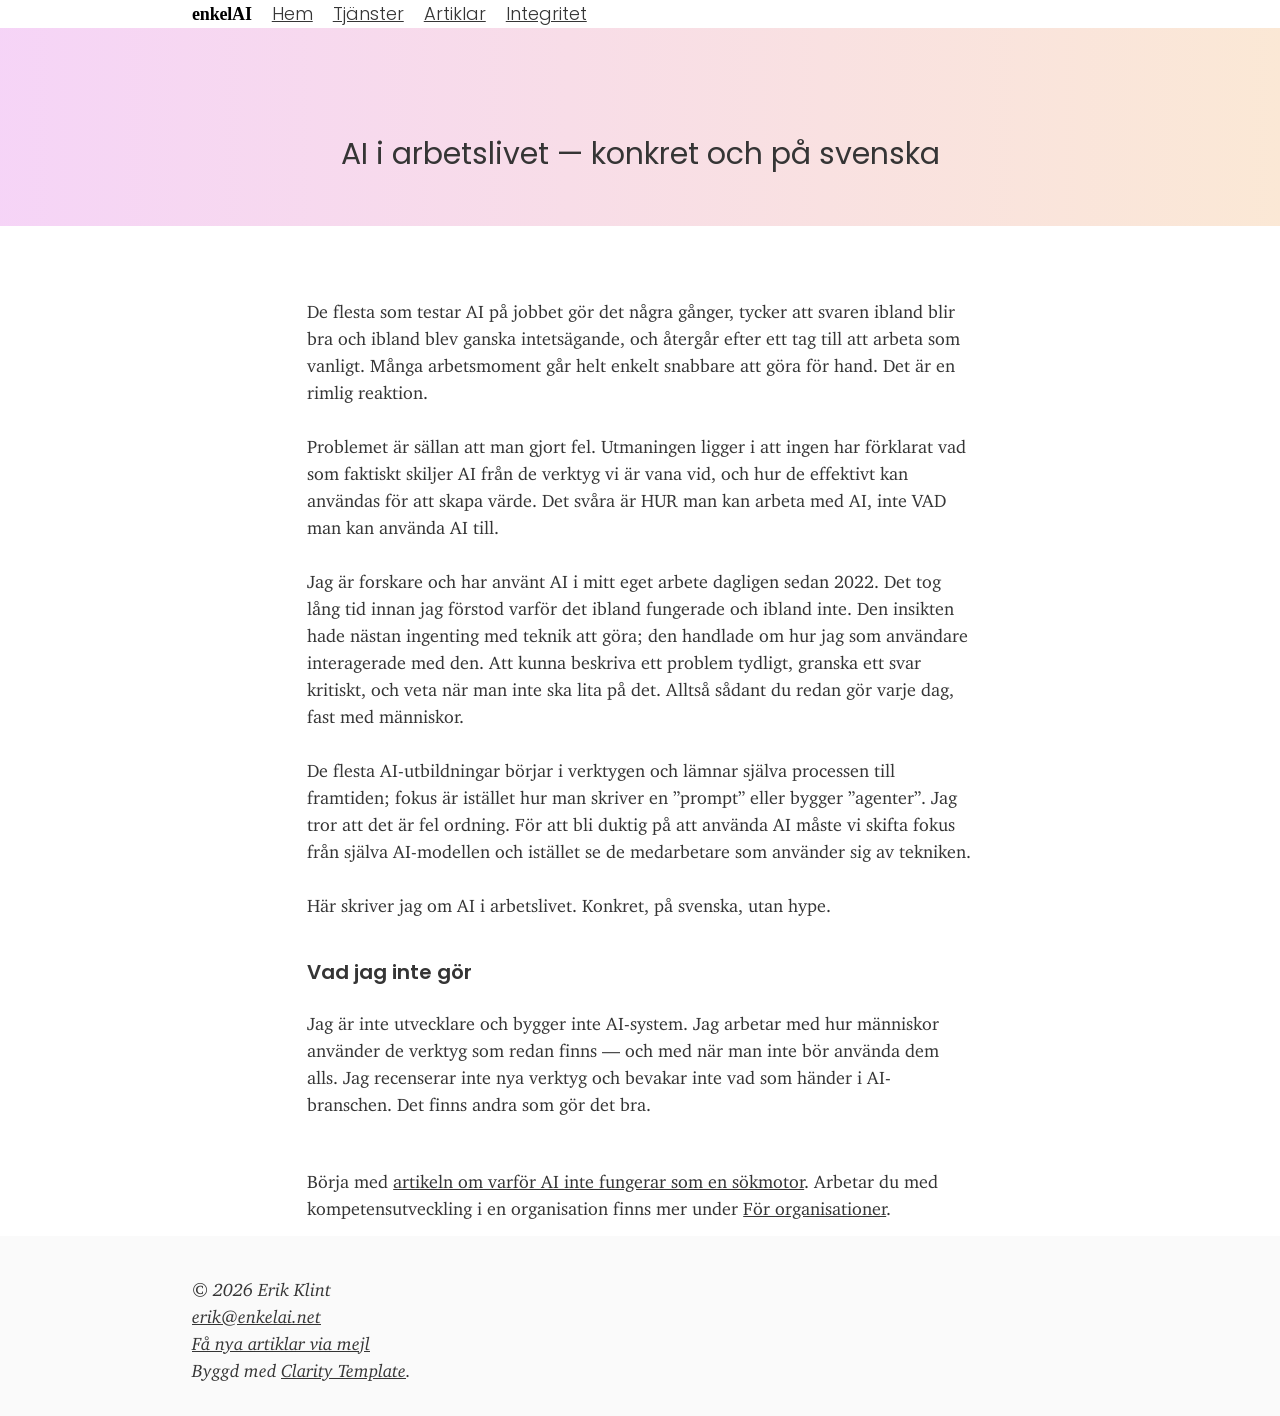
==== commit e8dbb3b1: "Update blog text for clarity and detail" ====
--- a/index.html
+++ b/index.html
@@ -56,9 +56,9 @@
 </div>
 
 <div class="container blog main first">
-<p class="text">De flesta som testar AI på jobbet gör det en gång, tycker att svaret blev ganska intetsägande, och återgår till att arbeta som vanligt. Det är en rimlig reaktion.</p>
+<p class="text">De flesta som testar AI på jobbet gör det några gånger, tycker att svaren ibland blir bra och ibland blev ganska intetsägande, och återgår efter ett tag till att arbeta som vanligt. Många arbetsmoment går helt enkelt snabbare att göra för hand. Det är en rimlig reaktion.</p>
 
-<p class="text">Problemet är sällan att man gjort fel. Utmaningen ligger i att ingen har förklarat vad som faktiskt skiljer AI från de verktyg vi är vana vid, och hur de effektivt kan användas. Det svåra är HUR man kan arbeta med AI, inte VAD man kan använda AI till.</p>
+<p class="text">Problemet är sällan att man gjort fel. Utmaningen ligger i att ingen har förklarat vad som faktiskt skiljer AI från de verktyg vi är vana vid, och hur de effektivt kan användas för att skapa värde. Det svåra är HUR man kan arbeta med AI, inte VAD man kan använda AI till.</p>
 
 <p class="text">Jag är forskare och har använt AI i mitt eget arbete dagligen sedan 2022. Det tog lång tid innan jag förstod varför det ibland fungerade och ibland inte. Den insikten hade nästan ingenting med teknik att göra; den handlade om hur jag som användare interagerade med den. Att kunna beskriva ett problem tydligt, granska ett svar kritiskt, och veta när man inte ska lita på det. Alltså sådant du redan gör varje dag, fast med människor.</p>
 
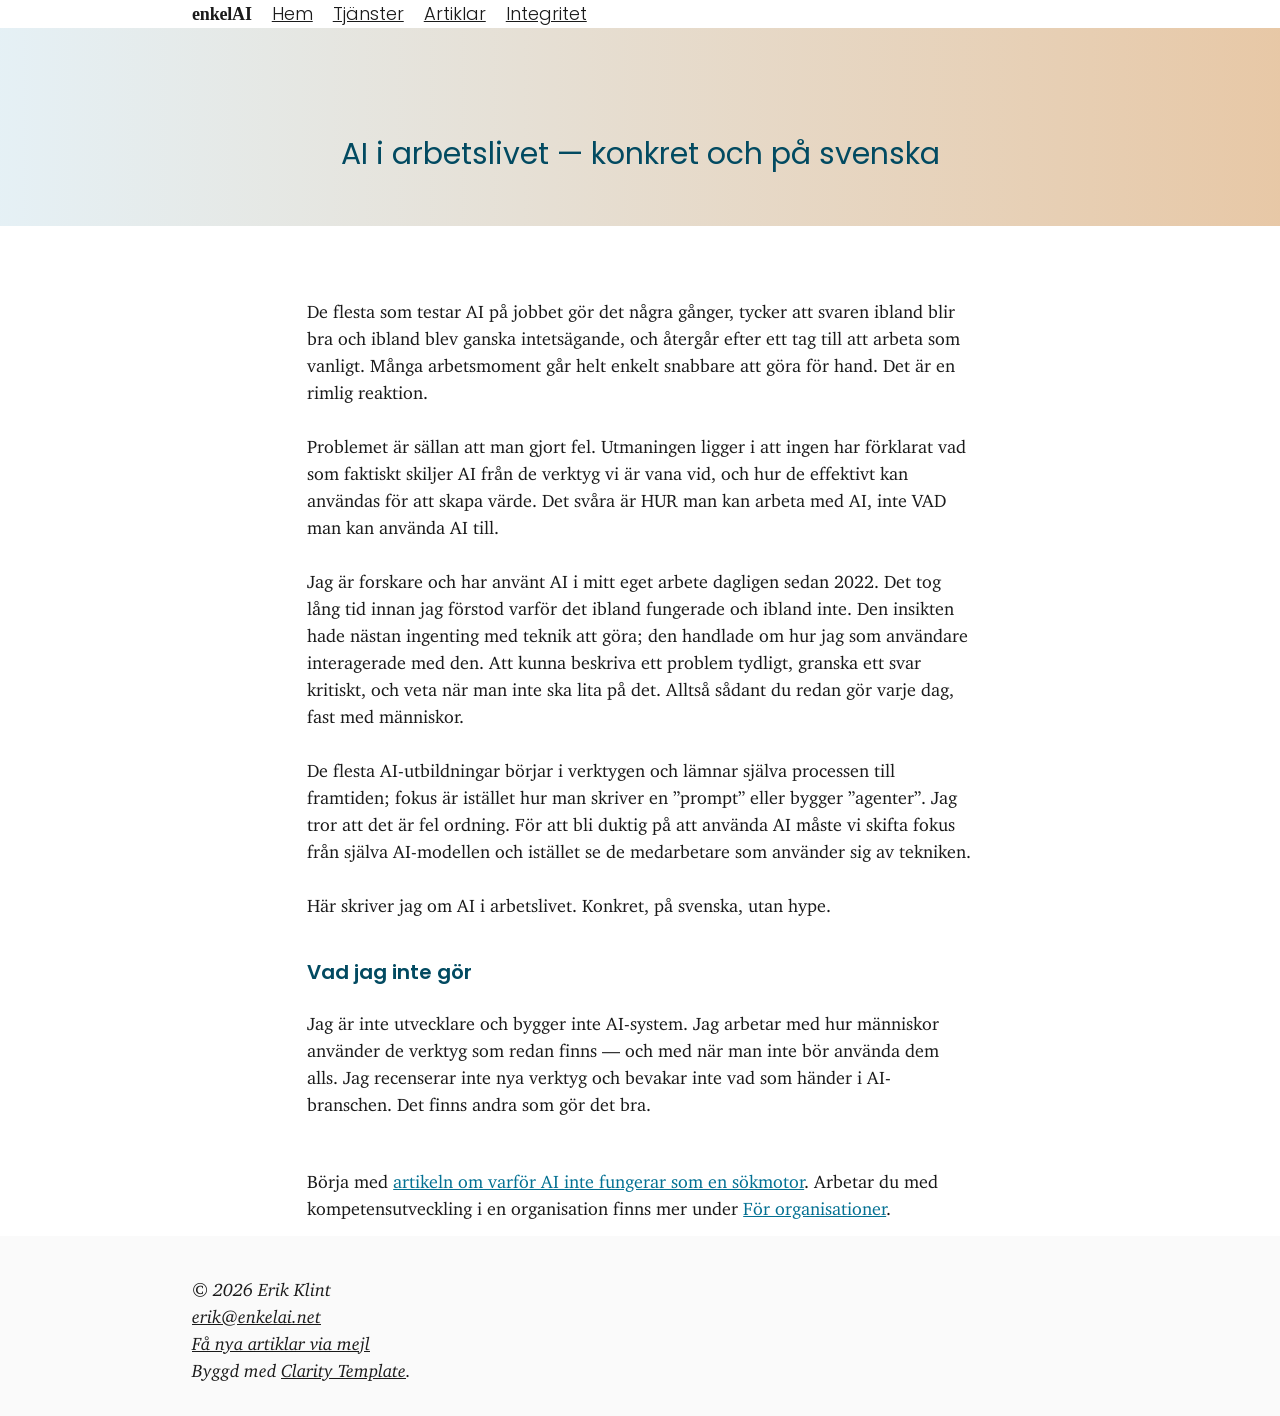
==== commit 49957e1d: "Ny färgpalett, hero-gradient och bildtillgångar Färger som CSS-variabler i style.css och genomförda " ====
--- a/index.html
+++ b/index.html
@@ -11,8 +11,14 @@
 <meta property="og:url" content="https://enkelai.net/">
 <meta property="og:type" content="website">
 <meta property="og:locale" content="sv_SE">
-<link rel="icon" type="image/png" href="/images/icon.png">
-<link rel="apple-touch-icon" href="/images/icon.png">
+<meta property="og:image" content="https://enkelai.net/images/og-image.png">
+<meta property="og:image:width" content="1200">
+<meta property="og:image:height" content="630">
+<meta property="og:image:alt" content="enkelAI — AI i arbetslivet. Konkret, på svenska, utan hype.">
+<link rel="icon" type="image/png" sizes="96x96" href="/images/favicon-96.png">
+<link rel="icon" type="image/png" sizes="512x512" href="/images/favicon-512.png">
+<link rel="apple-touch-icon" href="/images/favicon-512.png">
+<meta name="theme-color" content="#024A61">
 <link rel="stylesheet" href="/assets/stylesheets/main_free.css">
 <link rel="stylesheet" href="/style.css">
 <script type="application/ld+json">
--- a/style.css
+++ b/style.css
@@ -2,6 +2,61 @@
 /* Loaded after assets/stylesheets/main_free.css - only site chrome that
    the Clarity template does not provide (persistent nav) plus the
    plain-text wordmark and a fix for transparent figure backgrounds. */
+
+/* ===================== Färgpalett ===================== */
+/* --petrol-light används enbart till linjer, ramar och hover - aldrig
+   som textfärg (3.08:1 mot vitt räcker inte för brödtext).
+   --terracotta används enbart som bakgrund på call-to-action med vit
+   text - aldrig som textfärg. */
+:root {
+  --petrol-deep: #024A61;
+  --petrol: #037092;
+  --petrol-light: #4A9DBA;
+  --tint: #E4F0F5;
+  --sand: #E8C9A8;
+  --terracotta: #C0562A;
+  --ink: #1A1A1A;
+}
+
+/* Brödtext */
+body {
+  color: var(--ink);
+}
+
+p, ol, ul, li, code, pre, h3, h4, h5, h6 {
+  color: var(--ink);
+}
+
+/* Rubriker */
+h1, h2 {
+  color: var(--petrol-deep);
+}
+
+/* Länkar i brödtext. Nav och sidfot ärver --ink som tidigare. */
+div.container.blog p a,
+div.container.blog li a {
+  color: var(--petrol);
+}
+
+/* Hover markeras med linjen, inte med textfärgen. */
+div.container.blog p a:hover,
+div.container.blog li a:hover {
+  color: var(--petrol);
+  text-decoration-color: var(--petrol-light);
+  text-decoration-thickness: 2px;
+}
+
+::-moz-selection {
+  color: var(--ink);
+  background: var(--sand);
+}
+
+::selection {
+  color: var(--ink);
+  background: var(--sand);
+}
+
+/* ===================== Sidchrome ===================== */
 
 .wordmark {
   font-weight: 700;
@@ -43,10 +98,17 @@
   padding-left: 1.2em;
 }
 
+/* Figurpanelerna: mallens grå ersatt med paletten. */
+div.container.blog.gray {
+  background-color: var(--tint);
+}
+
 div.container.blog#first-content {
-  background: linear-gradient(90deg, hsla(298, 68%, 90%, 1) 0%, hsla(30, 82%, 91%, 1) 100%);
+  background: linear-gradient(90deg, hsla(198, 46%, 93%, 1) 0%, hsla(31, 58%, 78%, 1) 100%);
   flex: none;
 }
+
+/* ===================== Nyhetsbrevsformulär ===================== */
 
 .newsletter-form {
   display: flex;
@@ -67,14 +129,14 @@
   font-size: 1em;
   padding: 0.6em 0.8em;
   margin-top: 0.4em;
-  border: 1px solid #c6c6c6;
+  border: 1px solid var(--petrol-light);
   border-radius: 6px;
-  color: #353535;
+  color: var(--ink);
   background: #fff;
 }
 
 .newsletter-form input[type="email"]:focus {
-  outline: 2px solid #353535;
+  outline: 2px solid var(--petrol-light);
   outline-offset: 1px;
 }
 
@@ -94,6 +156,21 @@
   margin-top: 0.2em;
 }
 
+/* Call-to-action: terracotta som bakgrund, vit text. */
 .newsletter-form button {
   align-self: flex-start;
+  background-color: var(--terracotta);
+  color: #FFFFFF;
 }
+
+.newsletter-form button:hover {
+  background-color: var(--terracotta);
+  color: #FFFFFF;
+  opacity: 0.85;
+}
+
+.newsletter-form button:active {
+  background-color: var(--terracotta);
+  color: #FFFFFF;
+  opacity: 0.7;
+}
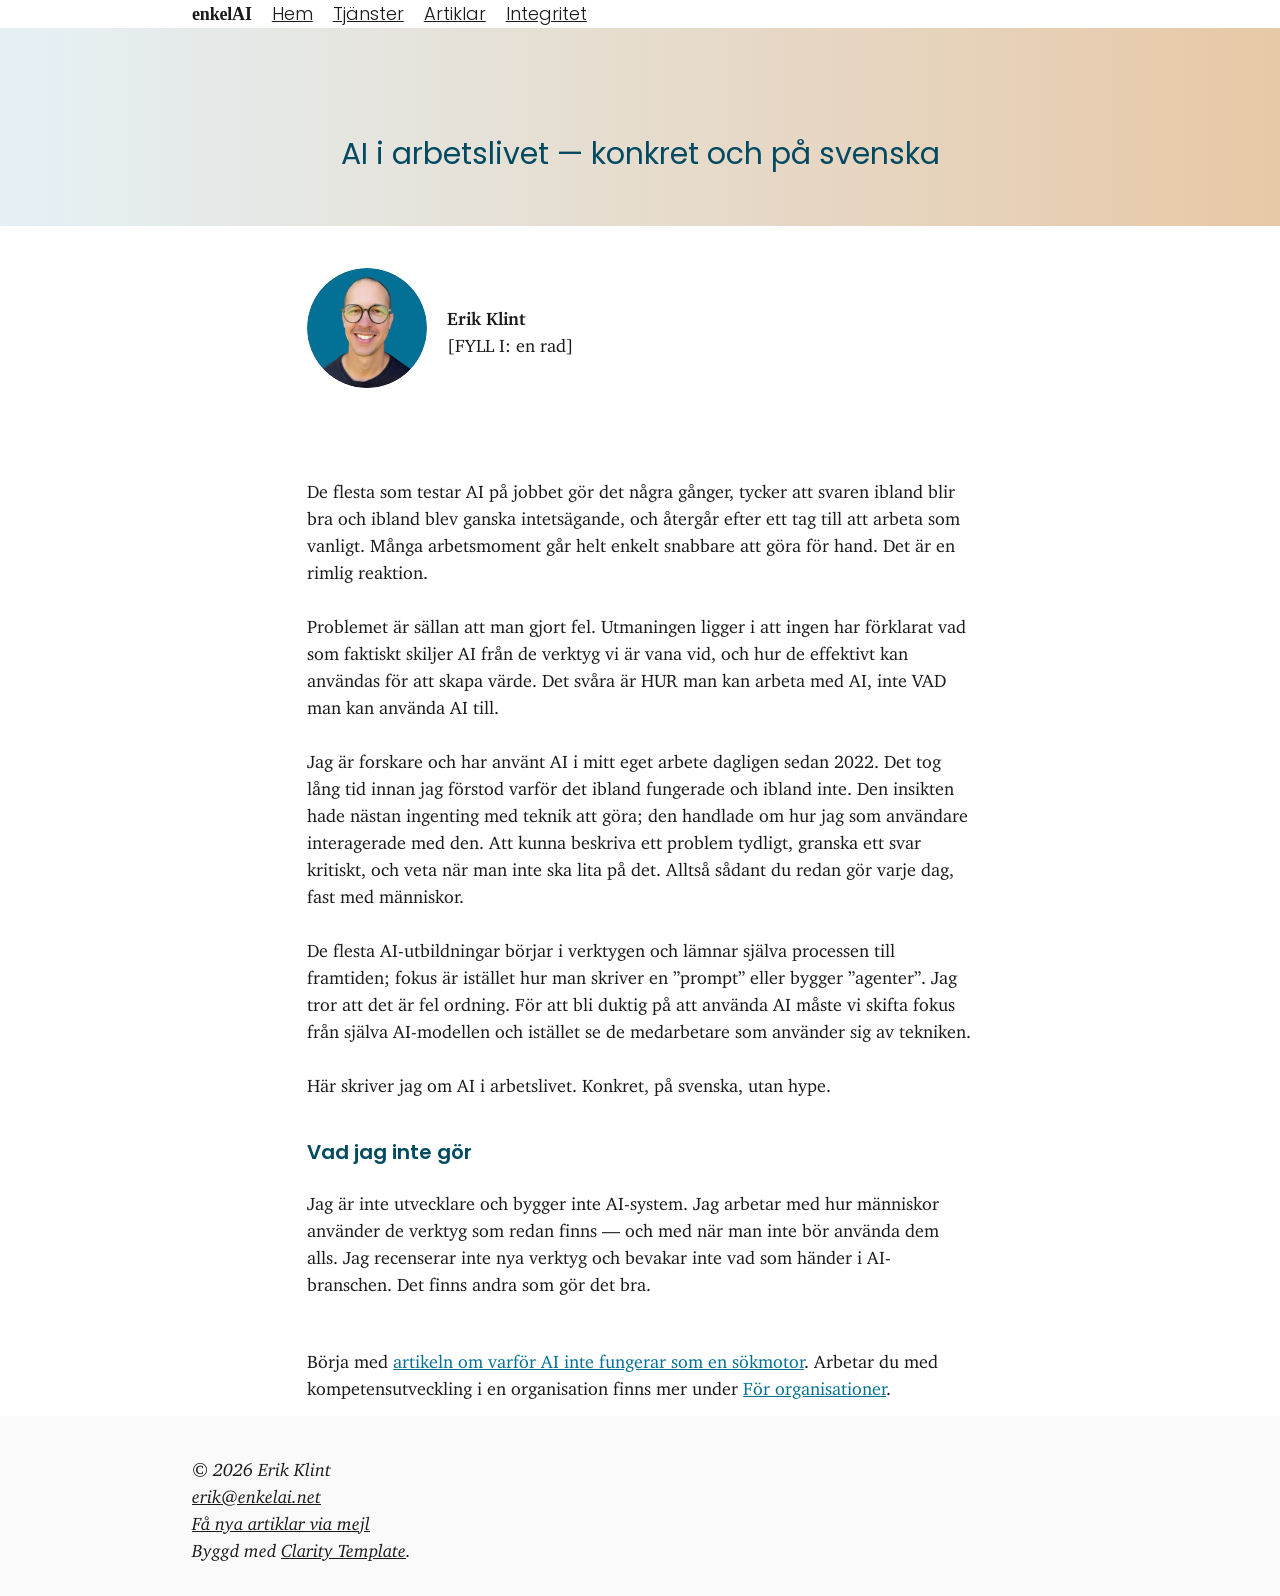
==== commit fce9ce17: "Lägg till byline med profilbild på startsidan och /for-organisationer/ Byline-raden ligger direkt un" ====
--- a/index.html
+++ b/index.html
@@ -29,6 +29,7 @@
   "jobTitle": "Forskare",
   "url": "https://enkelai.net/",
   "description": "Forskare som skriver om AI i arbetslivet, konkret och på svenska.",
+  "image": "https://enkelai.net/images/erik-400.jpg",
   "sameAs": [
     "https://www.linkedin.com/in/erikklint/",
     "https://scholar.google.com/citations?user=7lnh6JIAAAAJ&hl=sv&oi=ao"
@@ -59,6 +60,17 @@
             </div>
         </div>
     </div>
+</div>
+
+<div class="container blog main">
+<div class="byline">
+  <img src="/images/erik-400.jpg" width="120" height="120"
+       loading="eager" alt="[FYLL I: beskrivande alt-text]">
+  <div>
+    <p class="text"><strong>Erik Klint</strong></p>
+    <p class="text">[FYLL I: en rad]</p>
+  </div>
+</div>
 </div>
 
 <div class="container blog main first">
--- a/style.css
+++ b/style.css
@@ -174,3 +174,49 @@
   color: #FFFFFF;
   opacity: 0.7;
 }
+
+/* ===================== Byline ===================== */
+/* Raden under heron på / och /for-organisationer/. Selektorerna är
+   scopade under div.container.blog för att gå före mallens
+   div.container.blog img respektive div.container.blog p.text. */
+
+.byline {
+  display: flex;
+  flex-direction: row;
+  flex-wrap: nowrap;
+  align-items: center;
+  gap: 1.25rem;
+  margin-top: 1.5rem;
+}
+
+div.container.blog .byline img {
+  flex: 0 0 auto;
+  width: 120px;
+  height: 120px;
+  margin: 0;
+  padding: 0;
+  border: 0;
+  box-shadow: none;
+  border-radius: 50%;
+  object-fit: cover;
+}
+
+.byline > div {
+  min-width: 0;
+}
+
+div.container.blog .byline p.text {
+  padding: 0;
+}
+
+/* Mindre bild på smala skärmar - men kvar bredvid texten, ingen radbrytning. */
+@media screen and (max-width: 600px) {
+  .byline {
+    gap: 1rem;
+  }
+
+  div.container.blog .byline img {
+    width: 80px;
+    height: 80px;
+  }
+}
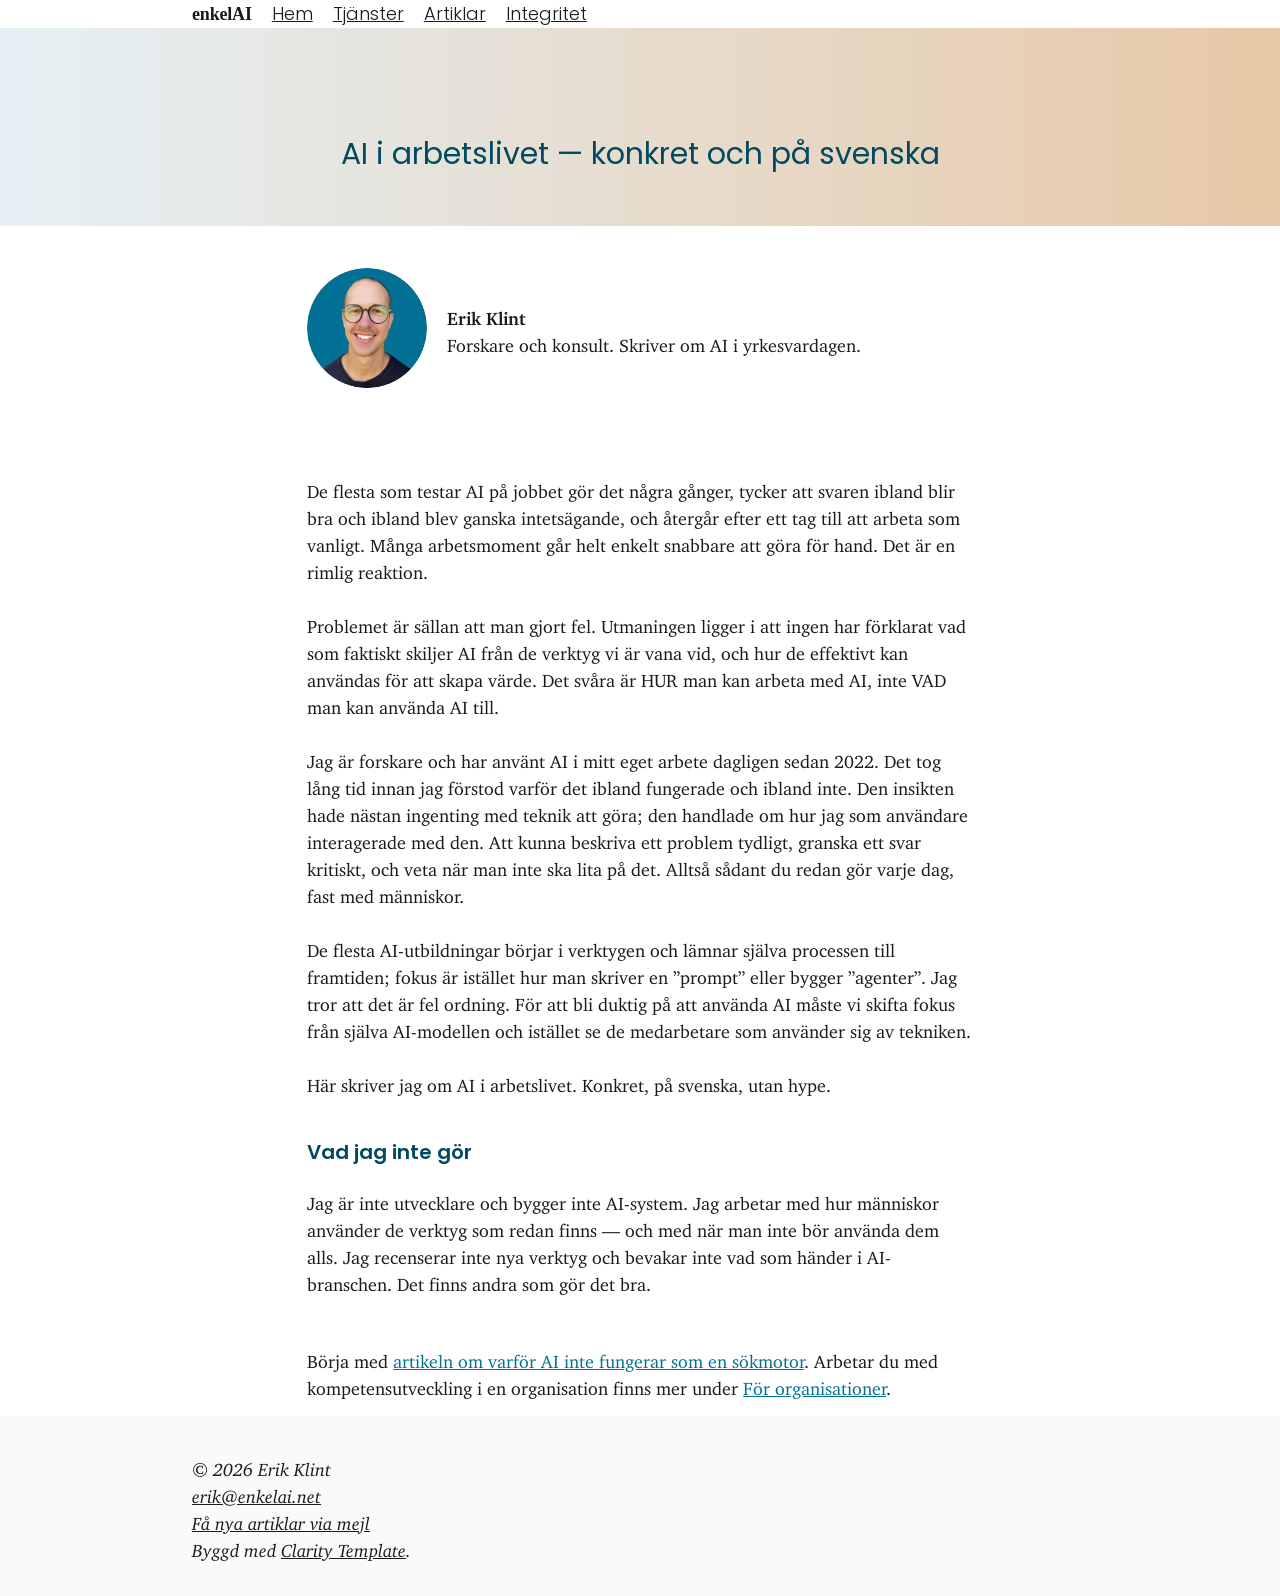
==== commit 4b753809: "Fyll i byline-texterna, tom alt och honorificSuffix i schemat Bilden får tom alt på båda sidorna med" ====
--- a/index.html
+++ b/index.html
@@ -26,6 +26,7 @@
   "@context": "https://schema.org",
   "@type": "Person",
   "name": "Erik Klint",
+  "honorificSuffix": "PhD",
   "jobTitle": "Forskare",
   "url": "https://enkelai.net/",
   "description": "Forskare som skriver om AI i arbetslivet, konkret och på svenska.",
@@ -64,11 +65,11 @@
 
 <div class="container blog main">
 <div class="byline">
-  <img src="/images/erik-400.jpg" width="120" height="120"
-       loading="eager" alt="[FYLL I: beskrivande alt-text]">
+  <!-- Tom alt är avsiktligt: namnet står i texten intill (WCAG, redundant bild) -->
+  <img src="/images/erik-400.jpg" width="120" height="120" loading="eager" alt="">
   <div>
     <p class="text"><strong>Erik Klint</strong></p>
-    <p class="text">[FYLL I: en rad]</p>
+    <p class="text">Forskare och konsult. Skriver om AI i yrkesvardagen.</p>
   </div>
 </div>
 </div>
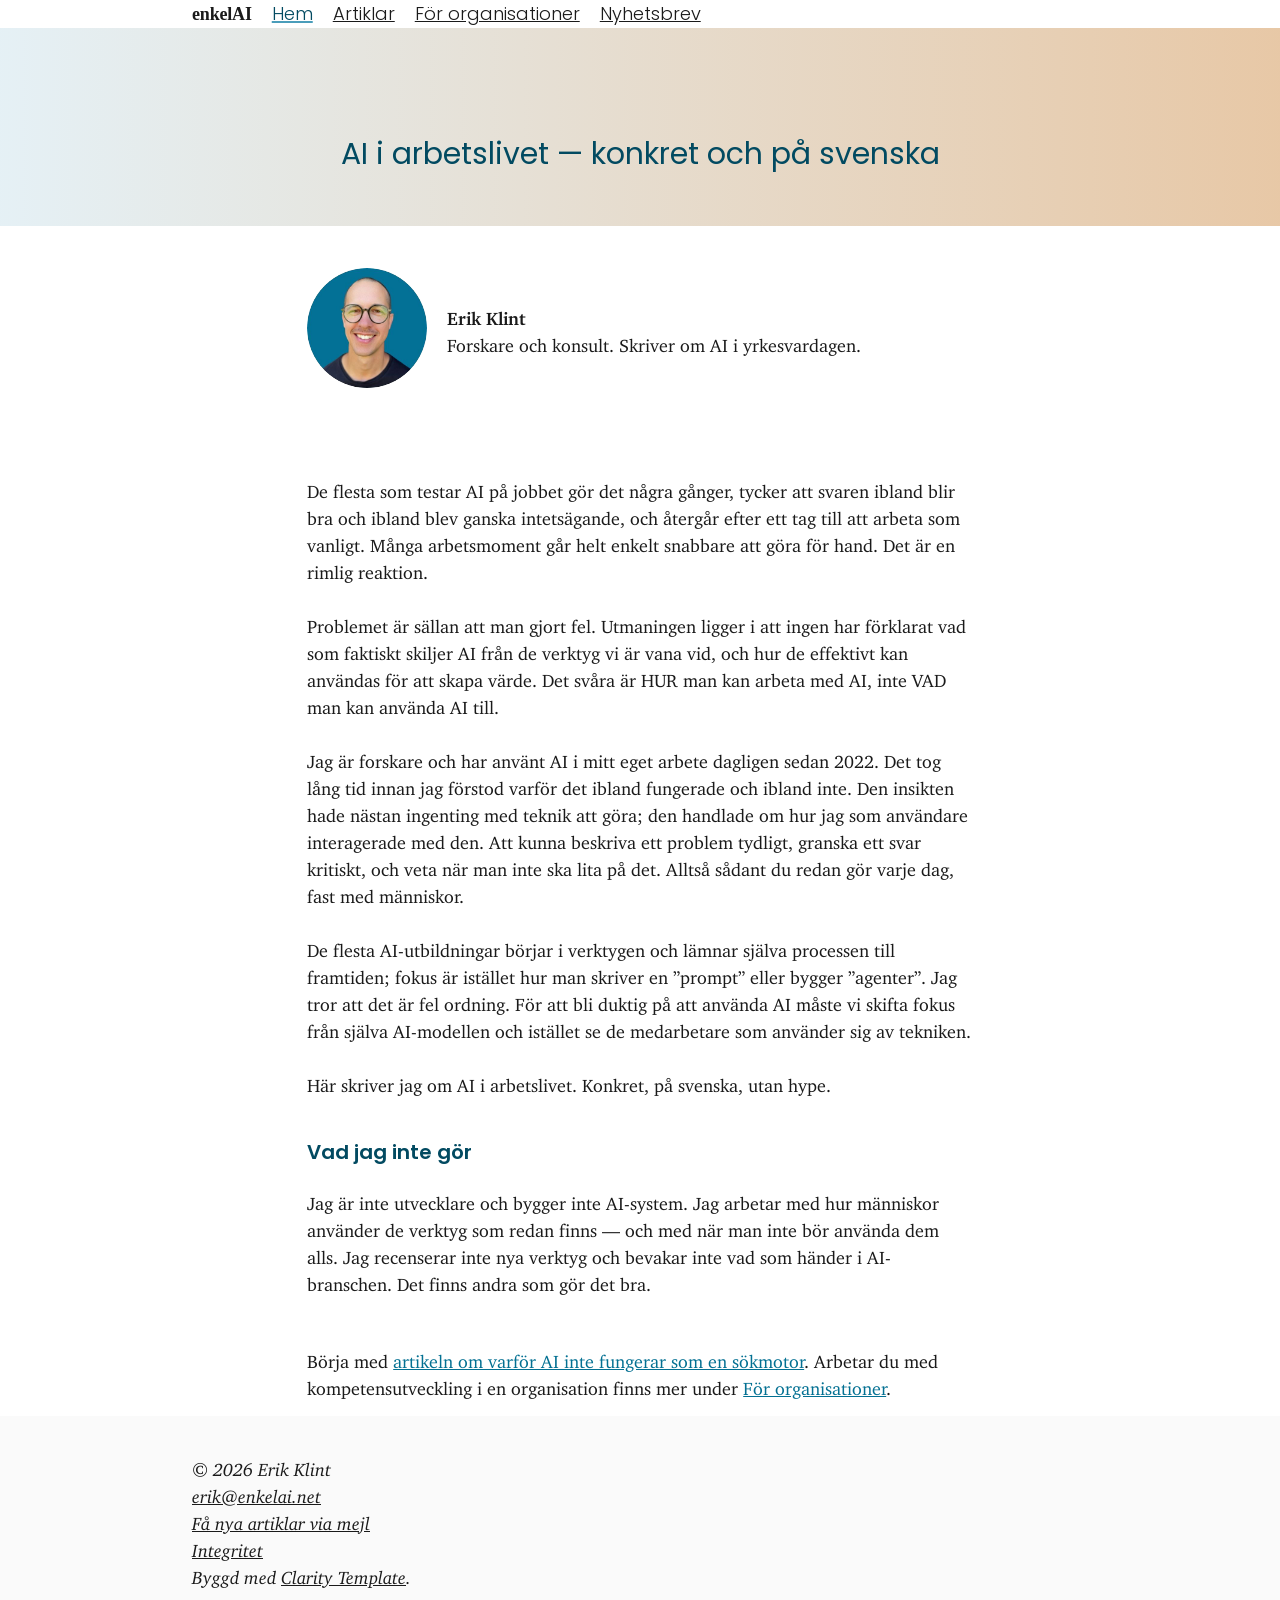
==== commit 7efdb764: "Ny navigationsordning, byt TJÄNSTER mot FÖR ORGANISATIONER, flytta INTEGRITET till sidfoten Toppmeny" ====
--- a/index.html
+++ b/index.html
@@ -38,16 +38,16 @@
 }
 </script>
 </head>
-<body>
+<body class="nav-hem">
 <header>
 <div class="container">
 <nav>
 <a class="wordmark" href="/">enkelAI</a>
 <ul>
 <li><a href="/">Hem</a></li>
-<li><a href="/for-organisationer/">Tjänster</a></li>
 <li><a href="/artiklar/">Artiklar</a></li>
-<li><a href="/integritet/">Integritet</a></li>
+<li><a href="/for-organisationer/">För organisationer</a></li>
+<li><a href="/nyhetsbrev/">Nyhetsbrev</a></li>
 </ul>
 </nav>
 </div>
@@ -100,6 +100,7 @@
 <p>© 2026 Erik Klint</p>
 <p><a href="mailto:erik@enkelai.net">erik@enkelai.net</a></p>
 <p><a href="/nyhetsbrev/">Få nya artiklar via mejl</a></p>
+<p><a href="/integritet/">Integritet</a></p>
 <p>Byggd med <a href="https://shikun.io/projects/clarity">Clarity Template</a>.</p>
 </div>
 </footer>
--- a/style.css
+++ b/style.css
@@ -220,3 +220,18 @@
     height: 80px;
   }
 }
+
+/* ===================== Active-state i toppmenyn ===================== */
+/* Markeringen hängs på <body>, inte på menyvalet, så att <header>-blocket
+   förblir byte-identiskt på samtliga sidor. Bara understrykningen och
+   textfärgen ändras - inga mått - så mobillayouten är oförändrad.
+   404 och /integritet/ saknar klass: inget menyval motsvarar dem. */
+
+body.nav-hem nav ul a[href="/"],
+body.nav-artiklar nav ul a[href="/artiklar/"],
+body.nav-organisationer nav ul a[href="/for-organisationer/"],
+body.nav-nyhetsbrev nav ul a[href="/nyhetsbrev/"] {
+  color: var(--petrol-deep);
+  text-decoration-thickness: 2px;
+  text-decoration-color: var(--petrol-light);
+}
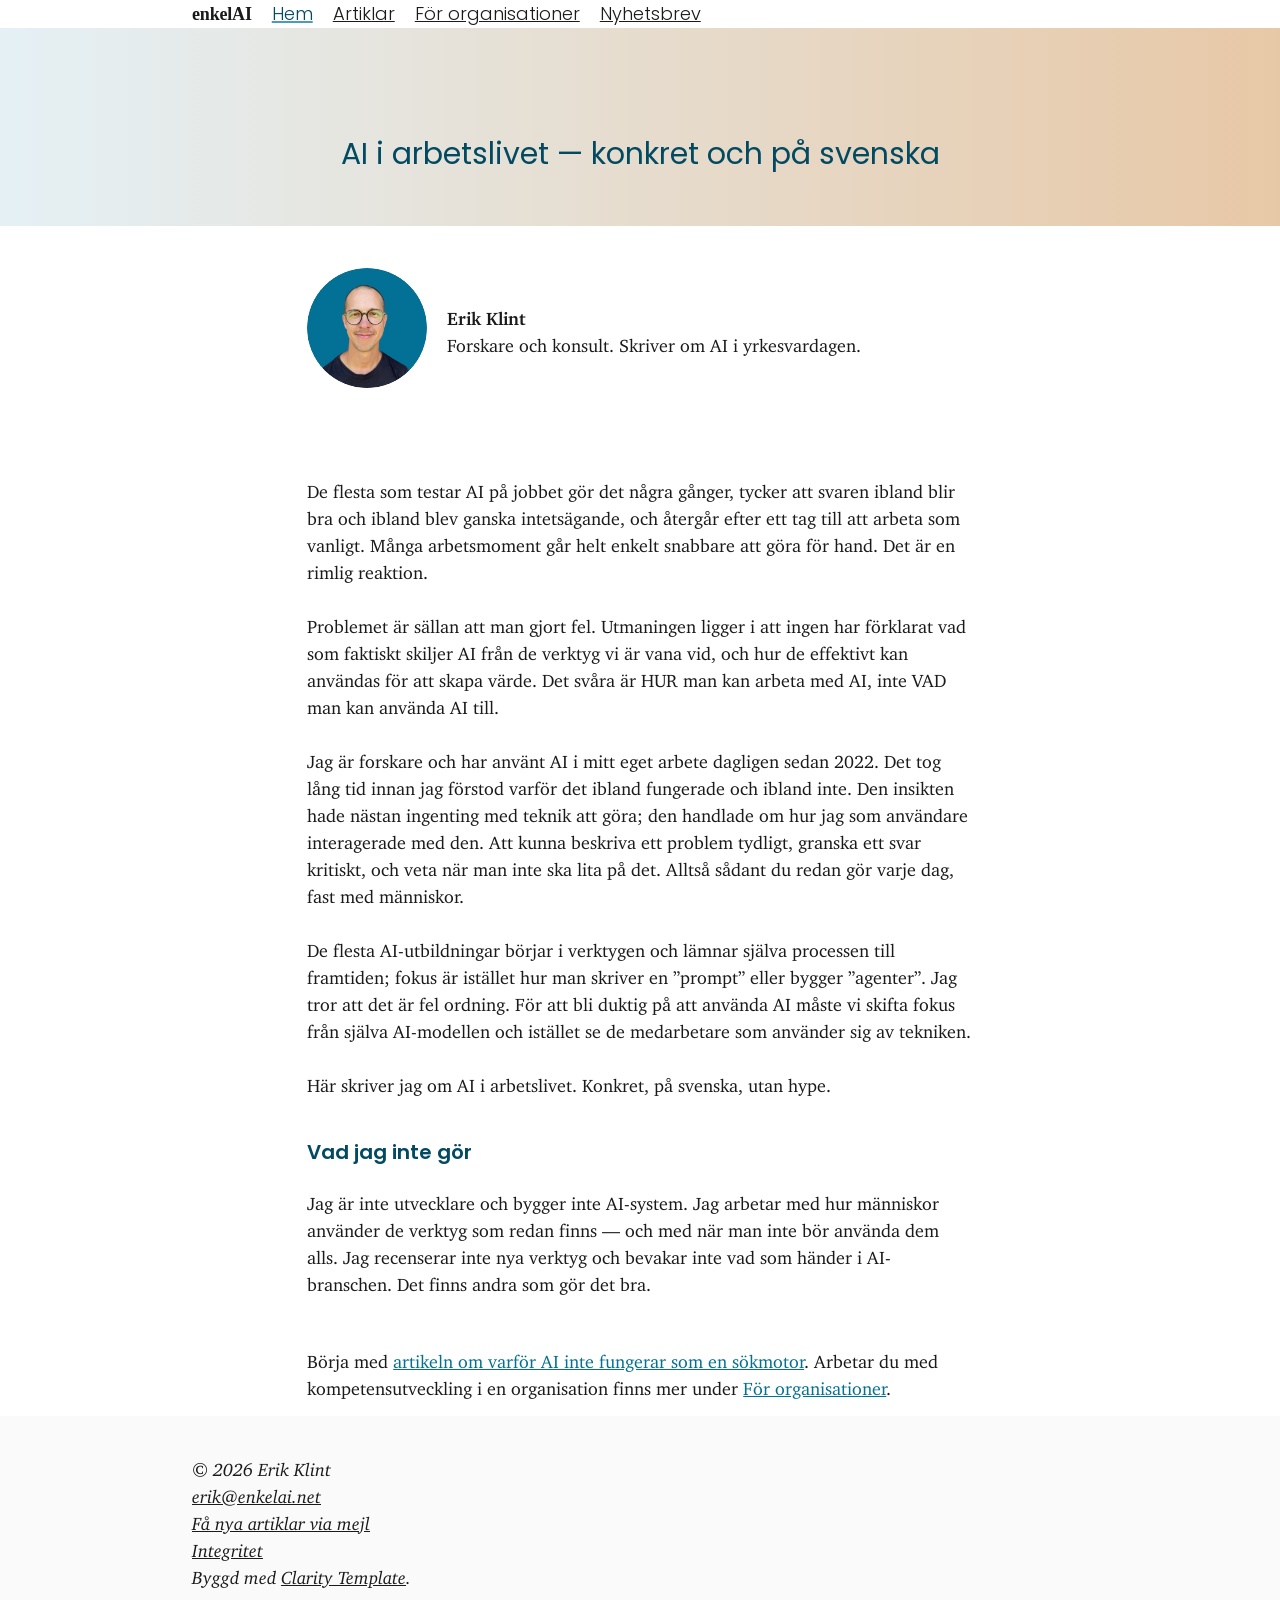
==== commit 3a3fd100: "Ny profilbild i två storlekar, koppla Person.image till 800px - erik-800.jpg: rensad från identifier" ====
--- a/index.html
+++ b/index.html
@@ -30,7 +30,7 @@
   "jobTitle": "Forskare",
   "url": "https://enkelai.net/",
   "description": "Forskare som skriver om AI i arbetslivet, konkret och på svenska.",
-  "image": "https://enkelai.net/images/erik-400.jpg",
+  "image": "https://enkelai.net/images/erik-800.jpg",
   "sameAs": [
     "https://www.linkedin.com/in/erikklint/",
     "https://scholar.google.com/citations?user=7lnh6JIAAAAJ&hl=sv&oi=ao"
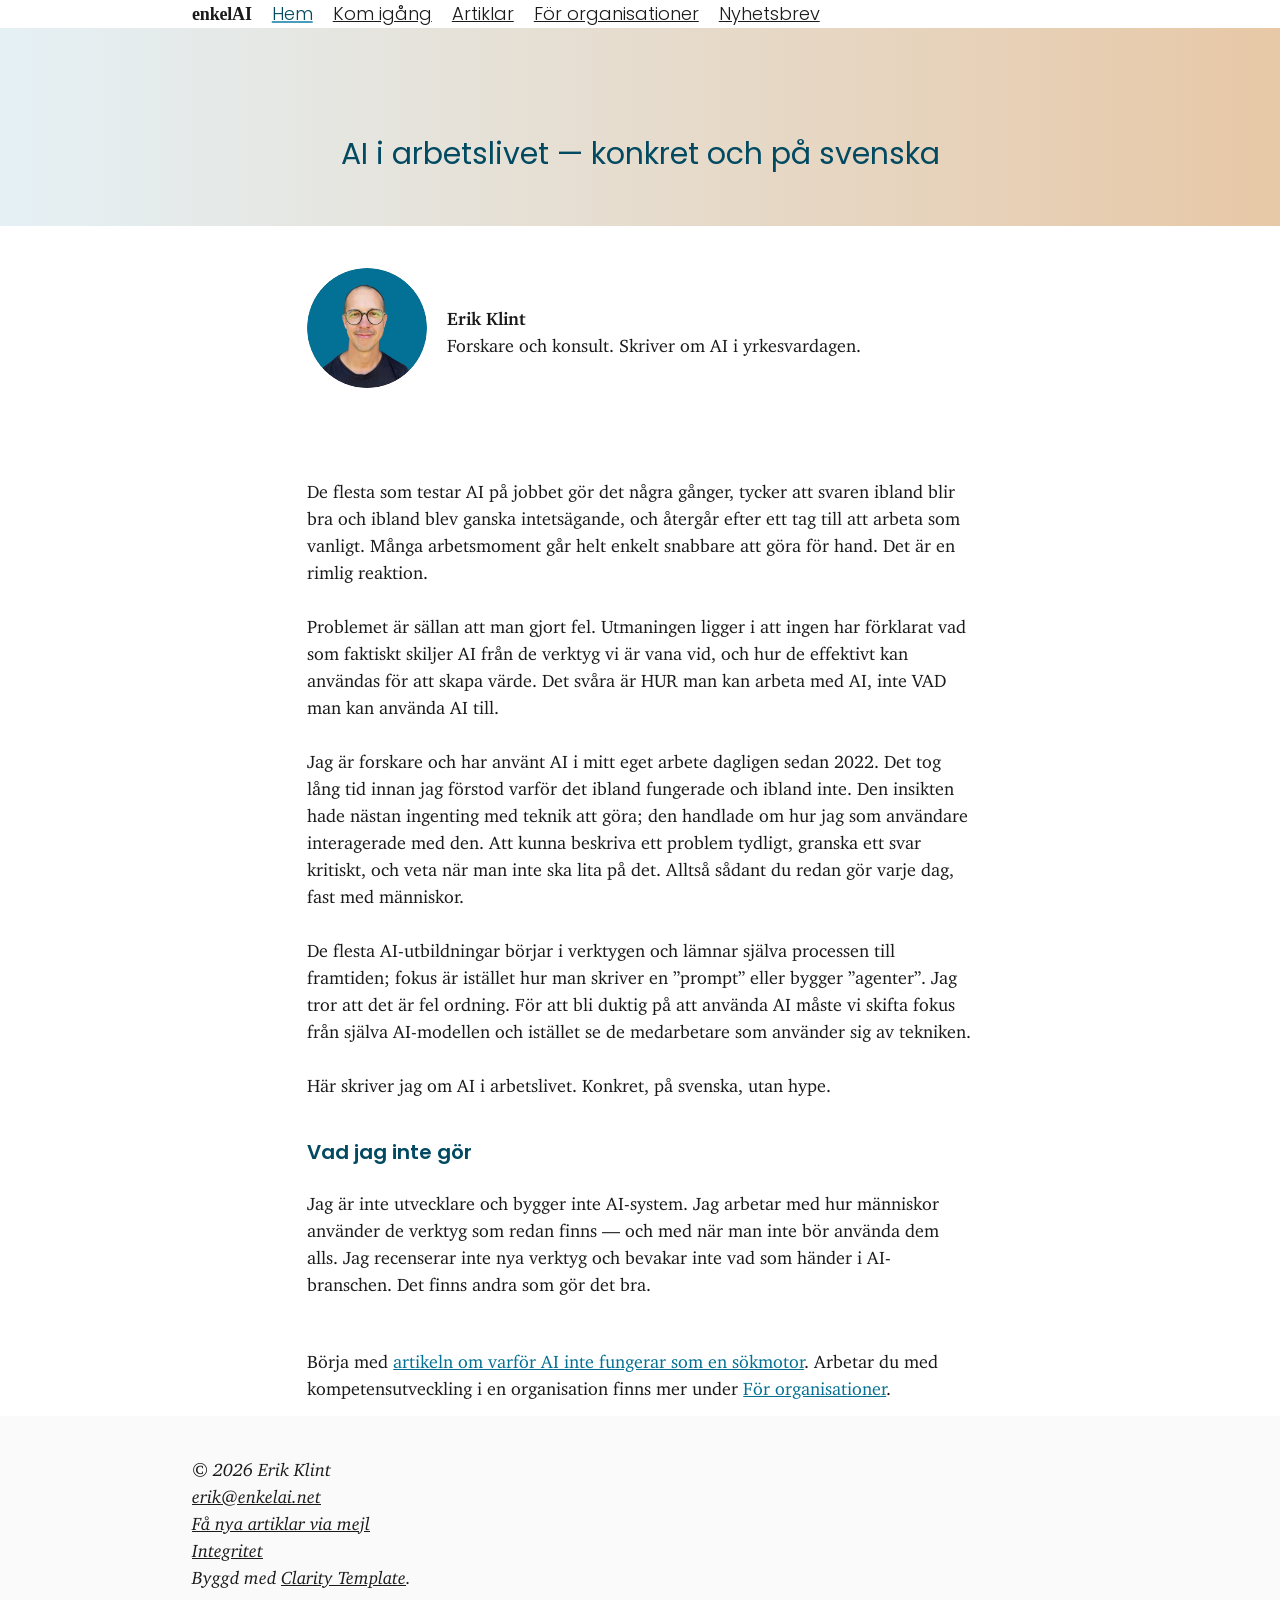
==== commit 41e4f5ef: "Ny sida: Kom igång (/kom-igang/) och menypost efter Hem - Ny sida kom-igang/index.html, byggd efter " ====
--- a/index.html
+++ b/index.html
@@ -45,6 +45,7 @@
 <a class="wordmark" href="/">enkelAI</a>
 <ul>
 <li><a href="/">Hem</a></li>
+<li><a href="/kom-igang/">Kom igång</a></li>
 <li><a href="/artiklar/">Artiklar</a></li>
 <li><a href="/for-organisationer/">För organisationer</a></li>
 <li><a href="/nyhetsbrev/">Nyhetsbrev</a></li>
--- a/style.css
+++ b/style.css
@@ -235,3 +235,241 @@
   text-decoration-thickness: 2px;
   text-decoration-color: var(--petrol-light);
 }
+
+/* ===================== Artikelnavigering ===================== */
+/* Länk till föregående/nästa artikel, två varianter: .article-nav-top
+   (högst upp, bara "← Föregående" / "Nästa →") och .article-nav-bottom
+   (längst ned, kort med riktning + titel). Färger och hörnradie
+   återanvänds från resten av sidan - inga nya värden.
+
+   Typsnitt: länkarna i navet ärver från <body>, som saknar font-family
+   (bara p, h* och a-regeln i mallen sätter något), så de föll tillbaka på
+   webbläsarens standardserif. Brödtexten får Charter via
+   div.container.blog p.text, så samma typsnitt sätts här uttryckligen. */
+
+.article-nav {
+  display: flex;
+  gap: 0.75rem 1.5rem;
+  margin: 1.5rem 0;
+  font-family: "Charter", sans-serif;
+}
+
+.article-nav-link {
+  box-sizing: border-box;
+  min-height: 44px;
+  font-family: inherit;
+  color: var(--petrol);
+  overflow-wrap: break-word;
+  min-width: 0;
+}
+
+.article-nav-link:hover {
+  color: var(--petrol);
+  text-decoration-color: var(--petrol-light);
+  text-decoration-thickness: 2px;
+}
+
+/* Högst upp: två korta länkar, Föregående till vänster, Nästa till höger.
+   Finns bara en står den kvar på sin sida. */
+.article-nav-top {
+  justify-content: space-between;
+}
+
+.article-nav-top .article-nav-link {
+  display: inline-flex;
+  align-items: center;
+  font-size: 0.9em;
+}
+
+.article-nav-top .article-nav-next {
+  margin-left: auto;
+}
+
+/* Längst ned: kort med tunn kant, hela kortet är länken. */
+.article-nav-bottom {
+  flex-direction: column;
+}
+
+.article-nav-bottom .article-nav-link {
+  display: flex;
+  flex-direction: column;
+  gap: 0.25rem;
+  padding: 0.75rem 1rem;
+  border: 1px solid var(--petrol-light);
+  border-radius: 6px;
+  text-decoration: none;
+}
+
+.article-nav-bottom .article-nav-link:hover {
+  border-color: var(--petrol);
+}
+
+.article-nav-bottom .article-nav-link:hover .article-nav-title {
+  text-decoration: underline;
+  text-decoration-color: var(--petrol-light);
+  text-decoration-thickness: 2px;
+}
+
+.article-nav-dir {
+  font-size: 0.875em;
+  line-height: 1.4;
+  color: var(--petrol);
+}
+
+/* Titeln följer brödtextens storlek (ärvs). */
+.article-nav-title {
+  line-height: 1.4;
+  color: var(--ink);
+}
+
+/* Två kolumner från 700 px. Varje kort har sin fasta kolumn, så ett
+   ensamt kort behåller både plats och bredd. */
+@media screen and (min-width: 700px) {
+  .article-nav-bottom {
+    display: grid;
+    grid-template-columns: 1fr 1fr;
+    align-items: stretch;
+  }
+
+  .article-nav-bottom .article-nav-prev {
+    grid-column: 1;
+  }
+
+  .article-nav-bottom .article-nav-next {
+    grid-column: 2;
+  }
+}
+
+/* ===================== Figurer i artiklar ===================== */
+/* Löptext och figur ligger för tätt i mallen: avståndet bestod av
+   vh-baserade paddingar som varierar med fönsterhöjden (0.5-2vh i
+   behållarna, 1.5vh i p.text, 1vh i bildtexten). Här är det fast:
+   2rem under 700 px och 3rem från 700 px, från löptextens sista rad till
+   bildens överkant och från bildtextens sista rad till nästa text.
+   Panelen (div.container.blog.main.gray, används bara runt <figure>)
+   har en fast innermarginal på 0.5rem; resten av avståndet ligger i
+   panelens marginal (1.5rem / 2.5rem). Avgränsat till <article> - bara
+   artikelsidorna har figurpaneler. Avståndet mellan bild och bildtext,
+   och mellan bilder i samma figur, rörs inte (det är img/p.caption:s
+   egen padding). */
+
+article div.container.blog.main.gray:has(> figure) {
+  padding-top: 0.5rem;
+  padding-bottom: 0.5rem;
+  margin-top: 1.5rem;
+  margin-bottom: 1.5rem;
+}
+
+@media screen and (min-width: 700px) {
+  article div.container.blog.main.gray:has(> figure) {
+    margin-top: 2.5rem;
+    margin-bottom: 2.5rem;
+  }
+}
+
+/* Nollar mallens vh-padding närmast panelen, så att bara det fasta avståndet gäller. */
+article div.container.blog.main:has(+ div.container.blog.main.gray > figure) {
+  padding-bottom: 0;
+}
+
+article div.container.blog.main.gray:has(> figure) + div.container.blog.main {
+  padding-top: 0;
+}
+
+article div.container.blog.main.gray:has(> figure) + div.container.blog.main > :first-child {
+  padding-top: 0;
+}
+
+article div.container.blog.main.gray > figure > p.caption:last-child {
+  padding-bottom: 0;
+}
+
+/* ===================== Inledningsbild och filmrad ===================== */
+/* Inledningsbilden (figure.intro-figure) ligger i samma gråa panel som
+   artikelns övriga figurer och får därför deras luft (2rem / 3rem) via
+   reglerna ovan. Mallens img { width: 100% } räcker inte när bilden har
+   width/height-attribut: höjden måste bli auto, och bilden förstoras
+   aldrig över sin egen bredd (2400 px). */
+article figure.intro-figure img {
+  max-width: 2400px;
+  height: auto;
+}
+
+/* Ingen övre marginal ovanför inledningsbilden: luften upp till TL;DR-raden
+   kommer bara från rubrikblockets egen padding. */
+article div.container.blog.main.gray:has(> figure.intro-figure) {
+  margin-top: 0;
+}
+
+/* Efter panelen ska bildens luft inte dubbleras av mallens .first-marginal. */
+article div.container.blog.main.gray:has(> figure.intro-figure) + div.container.blog.main.first {
+  margin-top: 0;
+}
+
+/* Filmraden: en länk i textkolumnen, med samma luft över och under som
+   kring figurerna (2rem under 700 px, 3rem från 700 px). Typsnittet
+   sätts uttryckligen: <body> saknar font-family, så utan det faller
+   länken tillbaka på webbläsarens standardserif (som navigeringen gjorde). */
+article div.container.blog.main.film-row-wrap {
+  padding-top: 0;
+  padding-bottom: 0;
+  margin-top: 0;  /* luften över kommer från rubrikblockets padding */
+  margin-bottom: 2rem;
+}
+
+@media screen and (min-width: 700px) {
+  article div.container.blog.main.film-row-wrap {
+    margin-bottom: 3rem;
+  }
+}
+
+article div.container.blog.main.film-row-wrap + div.container.blog.main.first {
+  margin-top: 0;
+  padding-top: 0;
+}
+
+article div.container.blog.main.film-row-wrap + div.container.blog.main.first > :first-child {
+  padding-top: 0;
+}
+
+a.film-row {
+  box-sizing: border-box;
+  display: flex;
+  align-items: center;
+  gap: 0.9rem;
+  min-height: 44px;
+  padding: 0.6rem 1rem;
+  border: 1px solid var(--petrol);
+  border-radius: 6px;
+  font-family: "Charter", sans-serif;
+  text-decoration: none;
+}
+
+a.film-row:hover {
+  border-color: var(--petrol-deep);
+}
+
+.film-row-icon {
+  flex: none;
+  width: 40px;  /* mallens svg { width: 100% } annars vinner över width-attributet */
+  height: 40px;
+  color: var(--terracotta);
+}
+
+.film-row-text {
+  display: flex;
+  flex-direction: column;
+  min-width: 0;
+}
+
+.film-row-title {
+  color: var(--petrol-deep);
+  font-weight: 600;
+  line-height: 1.3;
+}
+
+.film-row-source {
+  color: var(--ink);
+  font-size: 0.85em;
+  line-height: 1.3;
+}
